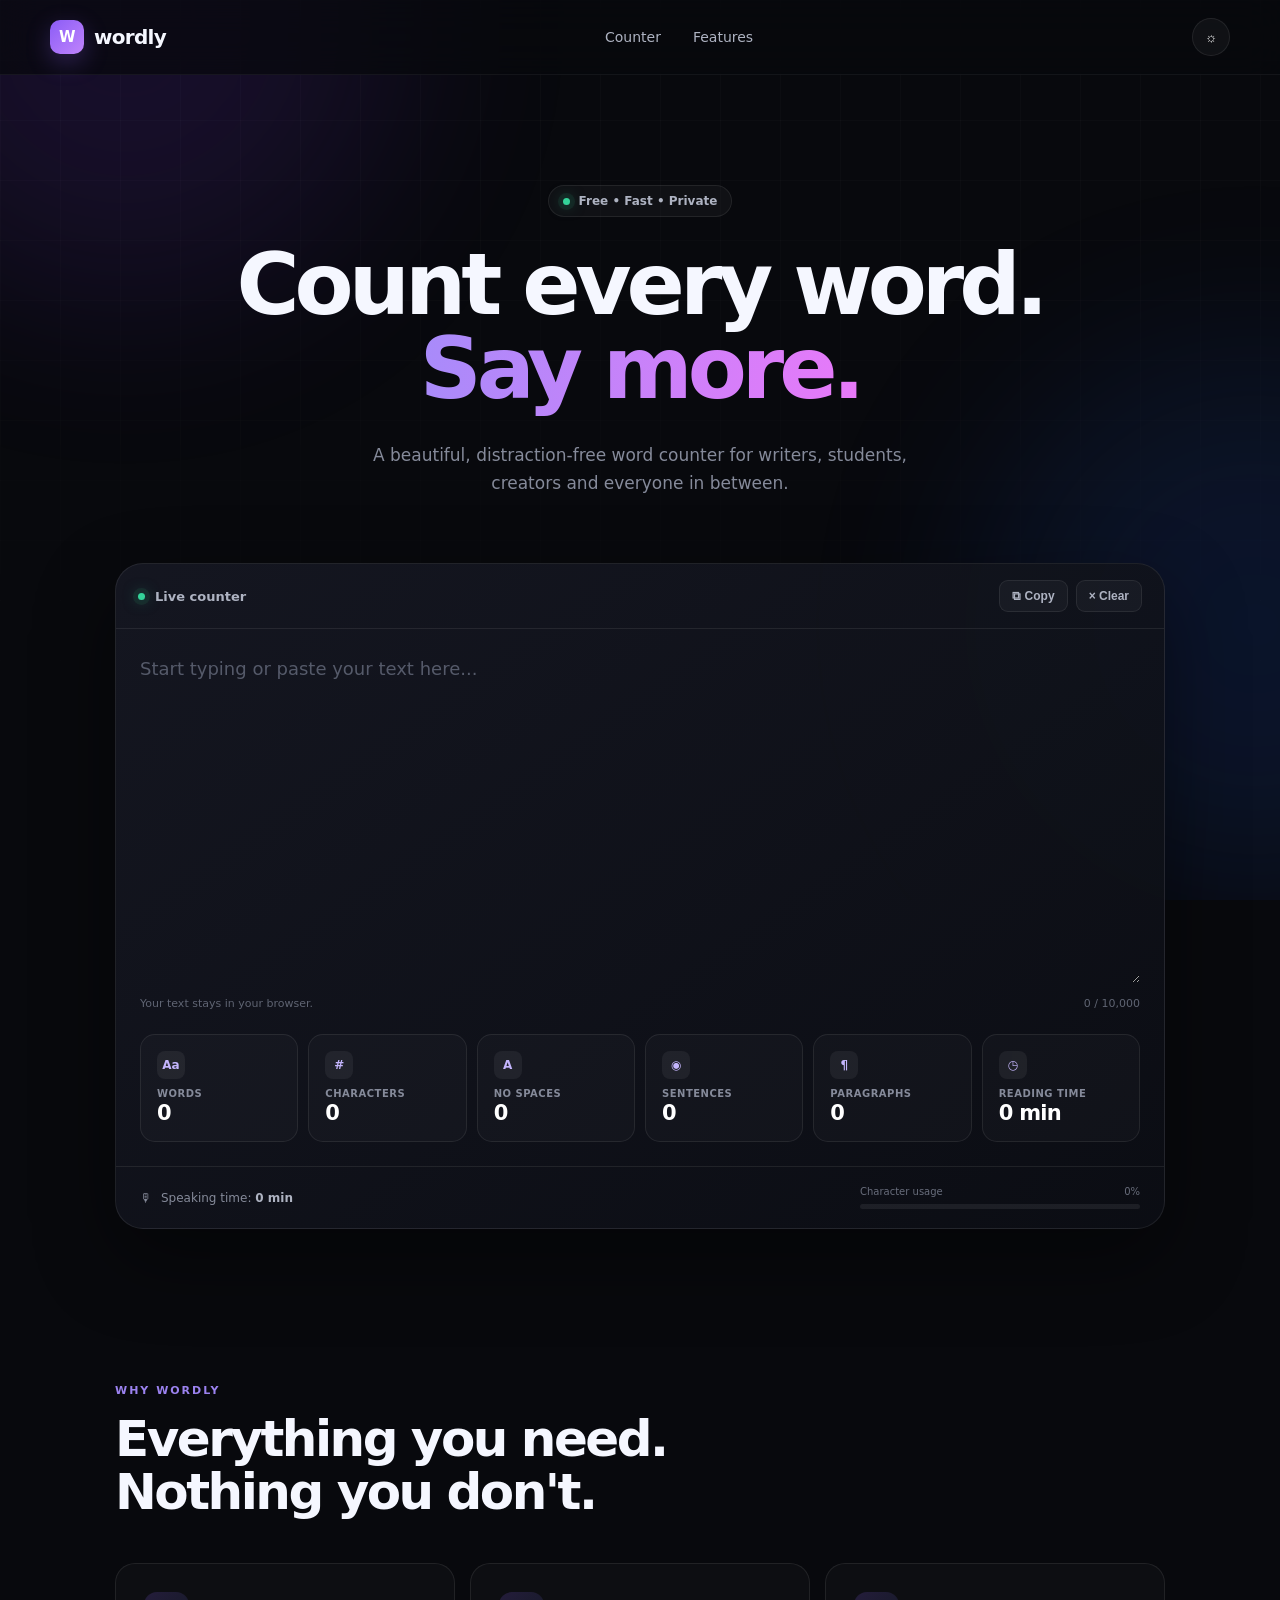
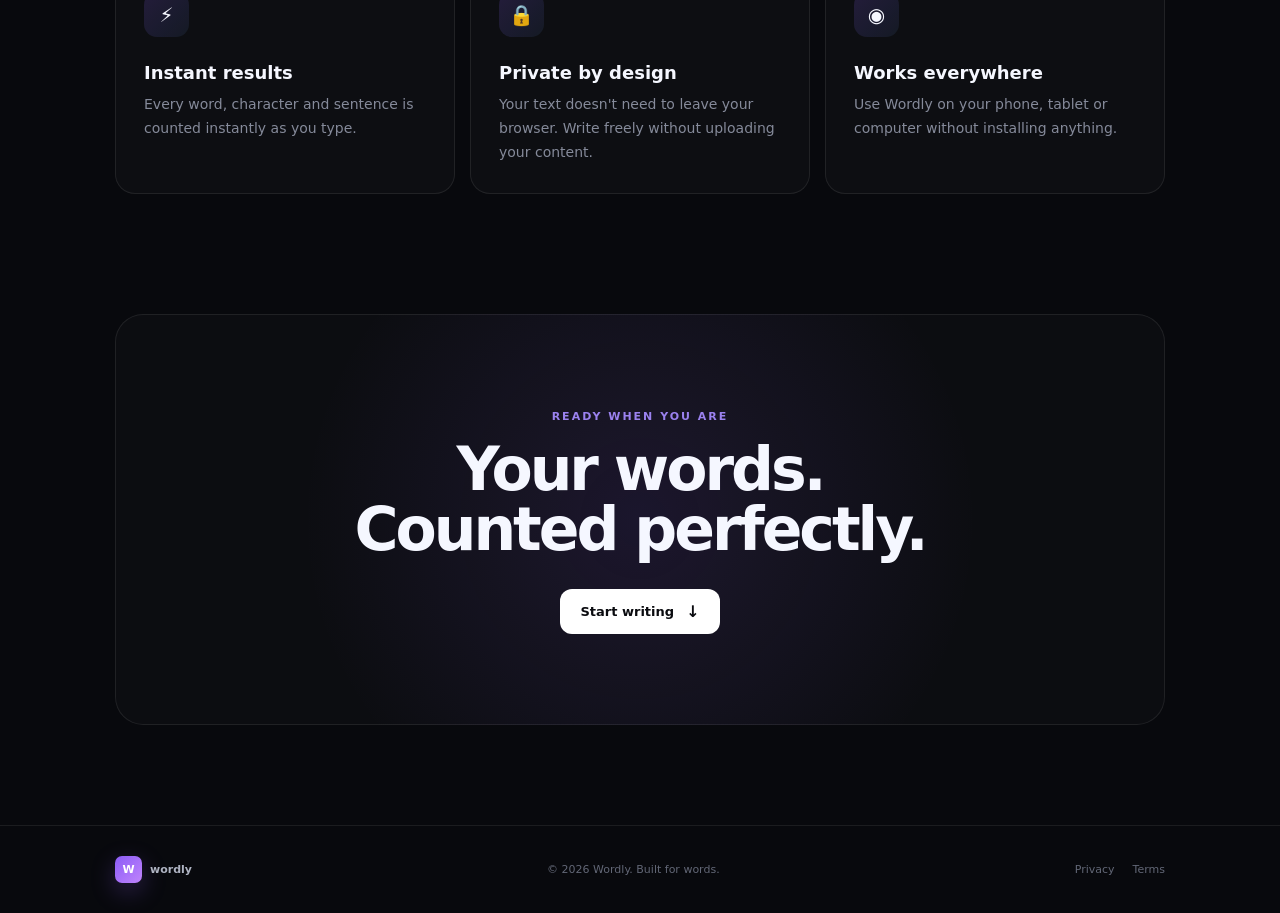
==== index.html @ 4948c99e "Add files via upload" ====
<!DOCTYPE html>
<html lang="en">
<head>
    <meta charset="UTF-8">
    <meta name="viewport" content="width=device-width, initial-scale=1.0">

    <meta
        name="description"
        content="Wordly is a fast and beautiful free word counter. Count words, characters, sentences, paragraphs and reading time instantly."
    >

    <meta name="theme-color" content="#08090d">

    <title>Wordly — Free Word Counter</title>

    <link rel="stylesheet" href="style.css">
</head>

<body>

    <!-- Animated background -->
    <div class="background">
        <div class="glow glow-one"></div>
        <div class="glow glow-two"></div>
        <div class="grid"></div>
    </div>

    <!-- Navigation -->
    <header class="navbar">
        <div class="nav-container">

            <a href="#" class="logo">
                <span class="logo-icon">W</span>
                <span>wordly</span>
            </a>

            <div class="nav-links">
                <a href="#counter">Counter</a>
                <a href="#features">Features</a>
            </div>

            <button class="theme-button" id="themeButton" aria-label="Toggle theme">
                ☼
            </button>

        </div>
    </header>


    <!-- Main -->
    <main>

        <!-- Hero -->
        <section class="hero">

            <div class="badge">
                <span class="status-dot"></span>
                Free • Fast • Private
            </div>

            <h1>
                Count every word.<br>
                <span>Say more.</span>
            </h1>

            <p class="hero-description">
                A beautiful, distraction-free word counter for writers,
                students, creators and everyone in between.
            </p>

        </section>


        <!-- Counter -->
        <section class="counter-section" id="counter">

            <div class="counter-card">

                <!-- Toolbar -->
                <div class="toolbar">

                    <div class="toolbar-left">
                        <span class="live-dot"></span>
                        <span>Live counter</span>
                    </div>

                    <div class="toolbar-actions">

                        <button id="copyButton" class="tool-button">
                            <span>⧉</span>
                            Copy
                        </button>

                        <button id="clearButton" class="tool-button danger">
                            <span>×</span>
                            Clear
                        </button>

                    </div>

                </div>


                <!-- Text area -->
                <div class="editor-wrapper">

                    <textarea
                        id="textInput"
                        placeholder="Start typing or paste your text here..."
                        spellcheck="true"
                    ></textarea>

                    <div class="editor-footer">

                        <span id="placeholderTip">
                            Your text stays in your browser.
                        </span>

                        <span id="characterLimit">
                            0 / 10,000
                        </span>

                    </div>

                </div>


                <!-- Statistics -->
                <div class="stats-grid">

                    <div class="stat-card primary-stat">
                        <div class="stat-icon">Aa</div>
                        <div>
                            <span class="stat-label">Words</span>
                            <strong id="wordCount">0</strong>
                        </div>
                    </div>


                    <div class="stat-card">
                        <div class="stat-icon">#</div>
                        <div>
                            <span class="stat-label">Characters</span>
                            <strong id="characterCount">0</strong>
                        </div>
                    </div>


                    <div class="stat-card">
                        <div class="stat-icon">A</div>
                        <div>
                            <span class="stat-label">No spaces</span>
                            <strong id="characterNoSpaceCount">0</strong>
                        </div>
                    </div>


                    <div class="stat-card">
                        <div class="stat-icon">◉</div>
                        <div>
                            <span class="stat-label">Sentences</span>
                            <strong id="sentenceCount">0</strong>
                        </div>
                    </div>


                    <div class="stat-card">
                        <div class="stat-icon">¶</div>
                        <div>
                            <span class="stat-label">Paragraphs</span>
                            <strong id="paragraphCount">0</strong>
                        </div>
                    </div>


                    <div class="stat-card">
                        <div class="stat-icon">◷</div>
                        <div>
                            <span class="stat-label">Reading time</span>
                            <strong id="readingTime">0 min</strong>
                        </div>
                    </div>

                </div>


                <!-- Bottom information -->
                <div class="counter-bottom">

                    <div class="time-info">
                        <span>🎙</span>
                        <span>
                            Speaking time:
                            <strong id="speakingTime">0 min</strong>
                        </span>
                    </div>


                    <div class="progress-container">

                        <div class="progress-label">
                            <span>Character usage</span>
                            <span id="progressText">0%</span>
                        </div>

                        <div class="progress-bar">
                            <div
                                class="progress-fill"
                                id="progressFill"
                            ></div>
                        </div>

                    </div>

                </div>

            </div>

        </section>


        <!-- Features -->
        <section class="features" id="features">

            <div class="section-heading">
                <span class="small-heading">WHY WORDLY</span>

                <h2>
                    Everything you need.<br>
                    Nothing you don't.
                </h2>
            </div>


            <div class="feature-grid">

                <article class="feature-card">
                    <div class="feature-icon">⚡</div>

                    <h3>Instant results</h3>

                    <p>
                        Every word, character and sentence is counted
                        instantly as you type.
                    </p>
                </article>


                <article class="feature-card">
                    <div class="feature-icon">🔒</div>

                    <h3>Private by design</h3>

                    <p>
                        Your text doesn't need to leave your browser.
                        Write freely without uploading your content.
                    </p>
                </article>


                <article class="feature-card">
                    <div class="feature-icon">◉</div>

                    <h3>Works everywhere</h3>

                    <p>
                        Use Wordly on your phone, tablet or computer
                        without installing anything.
                    </p>
                </article>

            </div>

        </section>


        <!-- CTA -->
        <section class="bottom-cta">

            <div class="cta-glow"></div>

            <span class="small-heading">READY WHEN YOU ARE</span>

            <h2>
                Your words.<br>
                Counted perfectly.
            </h2>

            <a href="#counter" class="cta-button">
                Start writing
                <span>↓</span>
            </a>

        </section>

    </main>


    <!-- Footer -->
    <footer>

        <div class="footer-container">

            <div class="footer-logo">
                <span class="logo-icon">W</span>
                <span>wordly</span>
            </div>

            <p>
                © <span id="year"></span> Wordly. Built for words.
            </p>

            <div class="footer-links">
                <a href="#">Privacy</a>
                <a href="#">Terms</a>
            </div>

        </div>

    </footer>


    <!-- Toast -->
    <div class="toast" id="toast">
        <span>✓</span>
        <span id="toastMessage">Copied!</span>
    </div>


    <script src="script.js"></script>

</body>
</html>
---- style.css ----
/* =========================================
   WORDLY
   Main stylesheet
========================================= */

* {
    margin: 0;
    padding: 0;
    box-sizing: border-box;
}

:root {
    --bg: #08090d;
    --bg-secondary: #0d0f15;
    --card: rgba(18, 20, 28, 0.78);
    --card-solid: #12141c;
    --border: rgba(255, 255, 255, 0.08);

    --text: #f5f7ff;
    --muted: #858a9a;
    --muted-light: #aeb3c2;

    --accent: #8b5cf6;
    --accent-two: #c084fc;

    --success: #34d399;
    --danger: #fb7185;

    --shadow:
        0 30px 80px rgba(0, 0, 0, 0.45);

    --radius: 22px;
}

html {
    scroll-behavior: smooth;
}

body {
    background: var(--bg);
    color: var(--text);
    font-family:
        Inter,
        ui-sans-serif,
        system-ui,
        -apple-system,
        BlinkMacSystemFont,
        "Segoe UI",
        sans-serif;

    min-height: 100vh;
    overflow-x: hidden;
}


/* =========================================
   BACKGROUND
========================================= */

.background {
    position: fixed;
    inset: 0;
    pointer-events: none;
    z-index: -1;
    overflow: hidden;
}

.grid {
    position: absolute;
    inset: 0;

    background-image:
        linear-gradient(
            rgba(255, 255, 255, 0.025) 1px,
            transparent 1px
        ),
        linear-gradient(
            90deg,
            rgba(255, 255, 255, 0.025) 1px,
            transparent 1px
        );

    background-size: 60px 60px;

    mask-image: linear-gradient(
        to bottom,
        black,
        transparent 85%
    );
}

.glow {
    position: absolute;
    width: 550px;
    height: 550px;
    border-radius: 50%;
    filter: blur(100px);
    opacity: 0.13;
}

.glow-one {
    background: #7c3aed;
    top: -250px;
    left: -150px;
    animation: floatGlow 10s ease-in-out infinite;
}

.glow-two {
    background: #2563eb;
    right: -250px;
    top: 350px;
    animation: floatGlow 13s ease-in-out infinite reverse;
}

@keyframes floatGlow {
    0%, 100% {
        transform: translate(0, 0);
    }

    50% {
        transform: translate(60px, 40px);
    }
}


/* =========================================
   NAVBAR
========================================= */

.navbar {
    position: sticky;
    top: 0;
    z-index: 100;

    background: rgba(8, 9, 13, 0.72);
    backdrop-filter: blur(20px);
    -webkit-backdrop-filter: blur(20px);

    border-bottom: 1px solid rgba(255, 255, 255, 0.05);
}

.nav-container {
    width: min(1180px, calc(100% - 40px));
    margin: auto;

    height: 74px;

    display: flex;
    align-items: center;
    justify-content: space-between;
}

.logo {
    display: flex;
    align-items: center;
    gap: 10px;

    color: var(--text);
    text-decoration: none;

    font-size: 20px;
    font-weight: 800;
    letter-spacing: -0.7px;
}

.logo-icon {
    width: 34px;
    height: 34px;

    display: grid;
    place-items: center;

    border-radius: 10px;

    background:
        linear-gradient(
            135deg,
            var(--accent),
            var(--accent-two)
        );

    color: white;

    font-size: 15px;
    font-weight: 900;

    box-shadow:
        0 8px 25px rgba(139, 92, 246, 0.28);
}

.nav-links {
    display: flex;
    align-items: center;
    gap: 32px;
}

.nav-links a {
    color: var(--muted-light);
    text-decoration: none;
    font-size: 14px;
    transition: 0.25s ease;
}

.nav-links a:hover {
    color: white;
}

.theme-button {
    width: 38px;
    height: 38px;

    border: 1px solid var(--border);
    border-radius: 50%;

    background: rgba(255, 255, 255, 0.04);
    color: white;

    cursor: pointer;

    transition: 0.25s ease;
}

.theme-button:hover {
    transform: rotate(20deg);
    background: rgba(255, 255, 255, 0.08);
}


/* =========================================
   HERO
========================================= */

.hero {
    width: min(900px, calc(100% - 40px));
    margin: auto;

    text-align: center;

    padding: 110px 0 65px;
}

.badge {
    display: inline-flex;
    align-items: center;
    gap: 9px;

    padding: 8px 14px;

    border: 1px solid rgba(255, 255, 255, 0.08);
    border-radius: 999px;

    background: rgba(255, 255, 255, 0.035);

    color: var(--muted-light);

    font-size: 12px;
    font-weight: 600;

    margin-bottom: 25px;

    animation: fadeUp 0.7s ease both;
}

.status-dot,
.live-dot {
    width: 7px;
    height: 7px;

    border-radius: 50%;

    background: var(--success);

    box-shadow:
        0 0 0 5px rgba(52, 211, 153, 0.08),
        0 0 15px rgba(52, 211, 153, 0.6);
}

.hero h1 {
    font-size: clamp(48px, 8vw, 86px);
    line-height: 0.98;
    letter-spacing: -5px;

    font-weight: 850;

    animation: fadeUp 0.8s ease 0.08s both;
}

.hero h1 span {
    background:
        linear-gradient(
            100deg,
            #a78bfa,
            #e879f9,
            #60a5fa
        );

    -webkit-background-clip: text;
    background-clip: text;
    color: transparent;

    background-size: 200% auto;

    animation:
        gradientMove 5s linear infinite;
}

@keyframes gradientMove {
    to {
        background-position: 200% center;
    }
}

.hero-description {
    max-width: 600px;
    margin: 30px auto 0;

    color: var(--muted);
    font-size: 17px;
    line-height: 1.7;

    animation: fadeUp 0.8s ease 0.16s both;
}


/* =========================================
   COUNTER
========================================= */

.counter-section {
    width: min(1050px, calc(100% - 30px));
    margin: auto;
}

.counter-card {
    border: 1px solid var(--border);
    border-radius: 28px;

    background:
        linear-gradient(
            145deg,
            rgba(22, 24, 34, 0.92),
            rgba(12, 14, 20, 0.92)
        );

    box-shadow: var(--shadow);

    overflow: hidden;

    animation: fadeUp 0.9s ease 0.25s both;
}

.toolbar {
    min-height: 65px;

    display: flex;
    align-items: center;
    justify-content: space-between;

    padding: 0 22px;

    border-bottom: 1px solid var(--border);
}

.toolbar-left {
    display: flex;
    align-items: center;
    gap: 10px;

    color: var(--muted-light);

    font-size: 13px;
    font-weight: 600;
}

.toolbar-actions {
    display: flex;
    gap: 8px;
}

.tool-button {
    border: 1px solid var(--border);
    border-radius: 9px;

    background: rgba(255, 255, 255, 0.035);

    color: var(--muted-light);

    padding: 8px 12px;

    cursor: pointer;

    font-size: 12px;
    font-weight: 600;

    transition: 0.2s ease;
}

.tool-button:hover {
    color: white;
    background: rgba(255, 255, 255, 0.08);
    transform: translateY(-1px);
}

.tool-button.danger:hover {
    color: #fda4af;
    border-color: rgba(251, 113, 133, 0.25);
}


/* =========================================
   EDITOR
========================================= */

.editor-wrapper {
    padding: 24px;
}

textarea {
    display: block;

    width: 100%;
    min-height: 330px;

    resize: vertical;

    border: 0;
    outline: 0;

    background: transparent;

    color: var(--text);

    font-family: inherit;
    font-size: 18px;
    line-height: 1.75;

    caret-color: var(--accent-two);
}

textarea::placeholder {
    color: #555a6a;
}

.editor-footer {
    display: flex;
    align-items: center;
    justify-content: space-between;

    padding-top: 14px;

    color: #5f6473;

    font-size: 11px;
}


/* =========================================
   STATISTICS
========================================= */

.stats-grid {
    display: grid;

    grid-template-columns:
        repeat(6, 1fr);

    gap: 10px;

    padding: 0 24px 24px;
}

.stat-card {
    min-height: 105px;

    display: flex;
    flex-direction: column;
    justify-content: space-between;

    padding: 16px;

    border: 1px solid var(--border);
    border-radius: 15px;

    background: rgba(255, 255, 255, 0.025);

    transition: 0.25s ease;
}

.stat-card:hover {
    transform: translateY(-3px);

    border-color:
        rgba(139, 92, 246, 0.3);

    background:
        rgba(139, 92, 246, 0.06);
}

.stat-icon {
    width: 28px;
    height: 28px;

    display: grid;
    place-items: center;

    border-radius: 8px;

    background: rgba(255, 255, 255, 0.06);

    color: #c4b5fd;

    font-size: 12px;
    font-weight: 800;
}

.stat-label {
    display: block;

    margin-top: 9px;

    color: var(--muted);

    font-size: 10px;
    font-weight: 600;

    text-transform: uppercase;
    letter-spacing: 0.5px;
}

.stat-card strong {
    display: block;

    margin-top: 2px;

    color: white;

    font-size: 21px;
    letter-spacing: -0.7px;
}


/* =========================================
   BOTTOM INFO
========================================= */

.counter-bottom {
    display: flex;
    align-items: center;
    justify-content: space-between;

    gap: 40px;

    padding: 19px 24px;

    border-top: 1px solid var(--border);
}

.time-info {
    display: flex;
    align-items: center;
    gap: 9px;

    color: var(--muted);

    font-size: 12px;
}

.time-info strong {
    color: var(--muted-light);
}

.progress-container {
    width: 280px;
}

.progress-label {
    display: flex;
    justify-content: space-between;

    margin-bottom: 7px;

    color: #686d7c;

    font-size: 10px;
}

.progress-bar {
    width: 100%;
    height: 5px;

    border-radius: 99px;

    background: rgba(255, 255, 255, 0.07);

    overflow: hidden;
}

.progress-fill {
    width: 0%;
    height: 100%;

    border-radius: inherit;

    background:
        linear-gradient(
            90deg,
            var(--accent),
            #e879f9
        );

    transition: width 0.3s ease;
}


/* =========================================
   FEATURES
========================================= */

.features {
    width: min(1050px, calc(100% - 30px));
    margin: auto;

    padding: 150px 0 120px;
}

.section-heading {
    margin-bottom: 45px;
}

.small-heading {
    color: #9b82ef;

    font-size: 11px;
    font-weight: 800;

    letter-spacing: 2px;
}

.section-heading h2 {
    margin-top: 15px;

    font-size: clamp(32px, 5vw, 50px);
    line-height: 1.05;

    letter-spacing: -2.5px;
}

.feature-grid {
    display: grid;

    grid-template-columns:
        repeat(3, 1fr);

    gap: 15px;
}

.feature-card {
    padding: 28px;

    border: 1px solid var(--border);
    border-radius: 20px;

    background: rgba(255, 255, 255, 0.025);

    transition:
        transform 0.3s ease,
        background 0.3s ease,
        border-color 0.3s ease;
}

.feature-card:hover {
    transform: translateY(-6px);

    background: rgba(255, 255, 255, 0.045);

    border-color:
        rgba(139, 92, 246, 0.25);
}

.feature-icon {
    width: 45px;
    height: 45px;

    display: grid;
    place-items: center;

    margin-bottom: 25px;

    border-radius: 13px;

    background:
        linear-gradient(
            135deg,
            rgba(139, 92, 246, 0.18),
            rgba(96, 165, 250, 0.08)
        );

    font-size: 20px;
}

.feature-card h3 {
    font-size: 18px;
    margin-bottom: 10px;
}

.feature-card p {
    color: var(--muted);

    font-size: 14px;
    line-height: 1.7;
}


/* =========================================
   CTA
========================================= */

.bottom-cta {
    position: relative;

    width: min(1050px, calc(100% - 30px));
    margin: 0 auto 100px;

    padding: 90px 30px;

    text-align: center;

    border: 1px solid var(--border);
    border-radius: 28px;

    overflow: hidden;

    background:
        radial-gradient(
            circle at center,
            rgba(139, 92, 246, 0.12),
            transparent 60%
        ),
        rgba(255, 255, 255, 0.02);
}

.bottom-cta h2 {
    position: relative;

    margin: 15px 0 30px;

    font-size: clamp(38px, 6vw, 60px);
    line-height: 1;

    letter-spacing: -3px;
}

.cta-button {
    position: relative;

    display: inline-flex;
    align-items: center;
    gap: 12px;

    padding: 13px 20px;

    border-radius: 12px;

    background: white;
    color: #0a0b0f;

    text-decoration: none;

    font-size: 13px;
    font-weight: 800;

    transition: 0.25s ease;
}

.cta-button:hover {
    transform: translateY(-3px);

    box-shadow:
        0 15px 40px rgba(255, 255, 255, 0.12);
}

.cta-button span {
    font-size: 16px;
}


/* =========================================
   FOOTER
========================================= */

footer {
    border-top: 1px solid var(--border);

    padding: 30px 0;
}

.footer-container {
    width: min(1050px, calc(100% - 40px));
    margin: auto;

    display: flex;
    align-items: center;
    justify-content: space-between;

    color: #626776;

    font-size: 11px;
}

.footer-logo {
    display: flex;
    align-items: center;
    gap: 8px;

    color: var(--muted-light);

    font-weight: 800;
}

.footer-logo .logo-icon {
    width: 27px;
    height: 27px;

    border-radius: 7px;

    font-size: 11px;
}

.footer-links {
    display: flex;
    gap: 18px;
}

.footer-links a {
    color: #626776;
    text-decoration: none;
}

.footer-links a:hover {
    color: white;
}


/* =========================================
   TOAST
========================================= */

.toast {
    position: fixed;

    left: 50%;
    bottom: 25px;

    transform:
        translate(-50%, 100px);

    display: flex;
    align-items: center;
    gap: 9px;

    padding: 11px 16px;

    border: 1px solid var(--border);
    border-radius: 12px;

    background: #161923;

    box-shadow: var(--shadow);

    color: white;

    font-size: 12px;
    font-weight: 600;

    opacity: 0;

    transition:
        transform 0.35s ease,
        opacity 0.35s ease;

    z-index: 500;
}

.toast.show {
    transform:
        translate(-50%, 0);

    opacity: 1;
}

.toast span:first-child {
    color: var(--success);
}


/* =========================================
   ANIMATIONS
========================================= */

@keyframes fadeUp {

    from {
        opacity: 0;
        transform: translateY(20px);
    }

    to {
        opacity: 1;
        transform: translateY(0);
    }

}


/* =========================================
   RESPONSIVE
========================================= */

@media (max-width: 900px) {

    .stats-grid {
        grid-template-columns:
            repeat(3, 1fr);
    }

    .feature-grid {
        grid-template-columns: 1fr;
    }

}


@media (max-width: 650px) {

    .nav-container {
        width: calc(100% - 28px);
    }

    .nav-links {
        display: none;
    }

    .hero {
        padding-top: 75px;
    }

    .hero h1 {
        letter-spacing: -3px;
    }

    .hero-description {
        font-size: 15px;
    }

    .toolbar {
        padding: 0 15px;
    }

    .editor-wrapper {
        padding: 18px;
    }

    textarea {
        min-height: 270px;
        font-size: 16px;
    }

    .stats-grid {
        grid-template-columns:
            repeat(2, 1fr);

        padding: 0 18px 18px;
    }

    .counter-bottom {
        align-items: flex-start;
        flex-direction: column;

        padding: 18px;
    }

    .progress-container {
        width: 100%;
    }

    .features {
        padding-top: 100px;
    }

    .footer-container {
        flex-direction: column;
        gap: 18px;
    }

}


@media (max-width: 400px) {

    .toolbar-actions .tool-button {
        padding: 7px 9px;
    }

    .toolbar-actions .tool-button span {
        display: none;
    }

    .stat-card {
        min-height: 95px;
    }

}
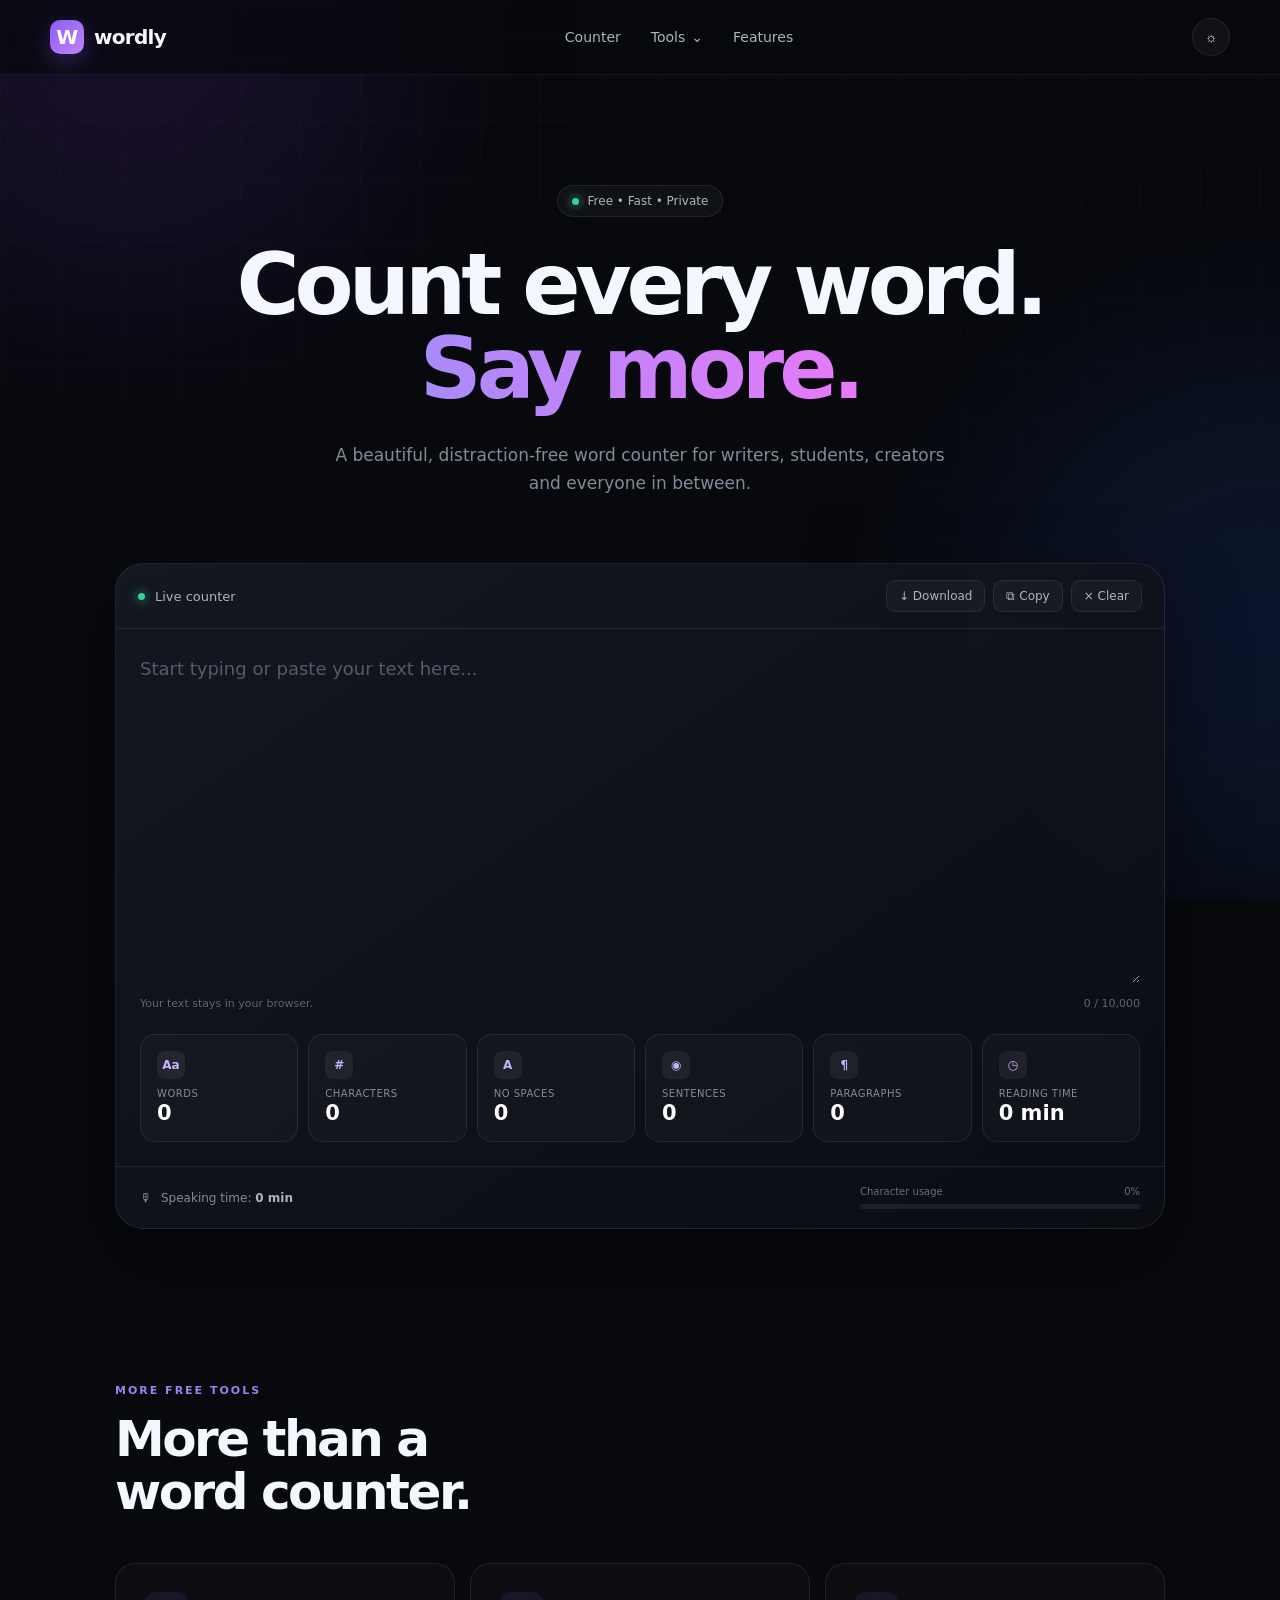
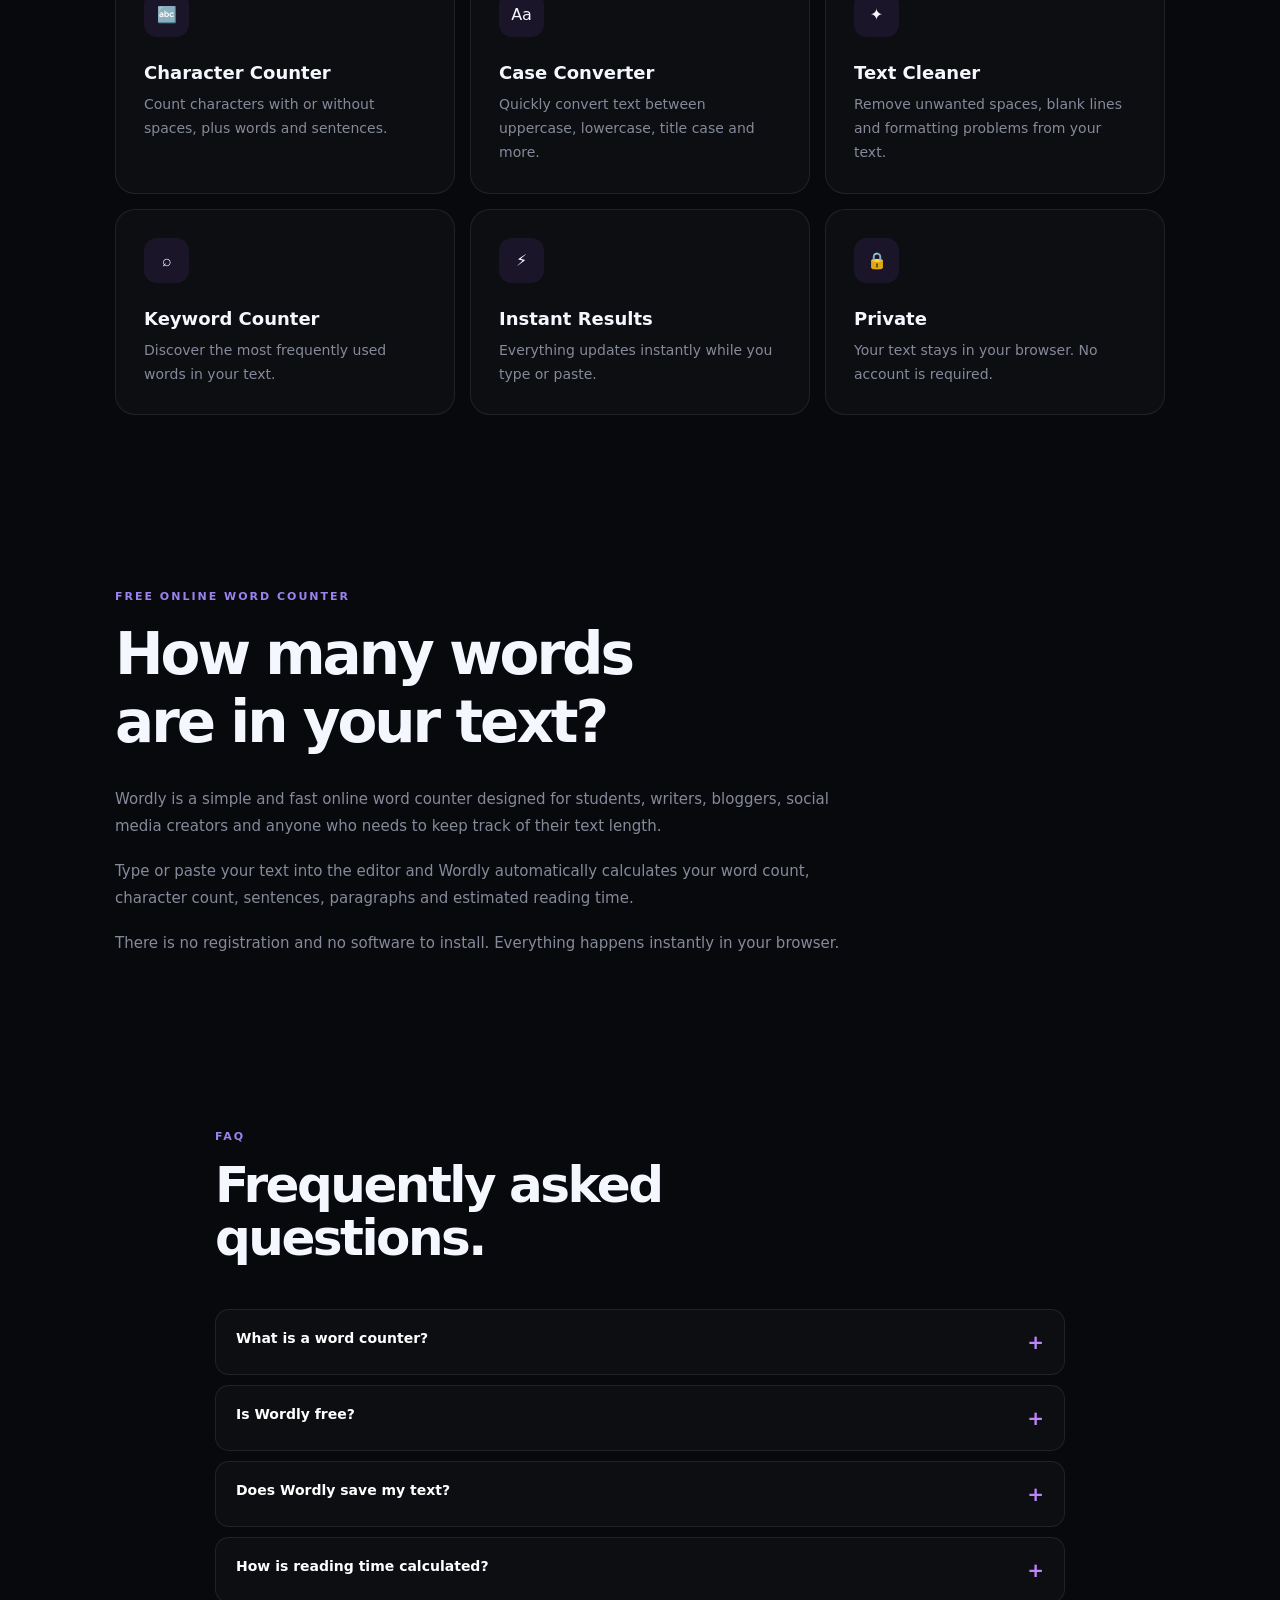
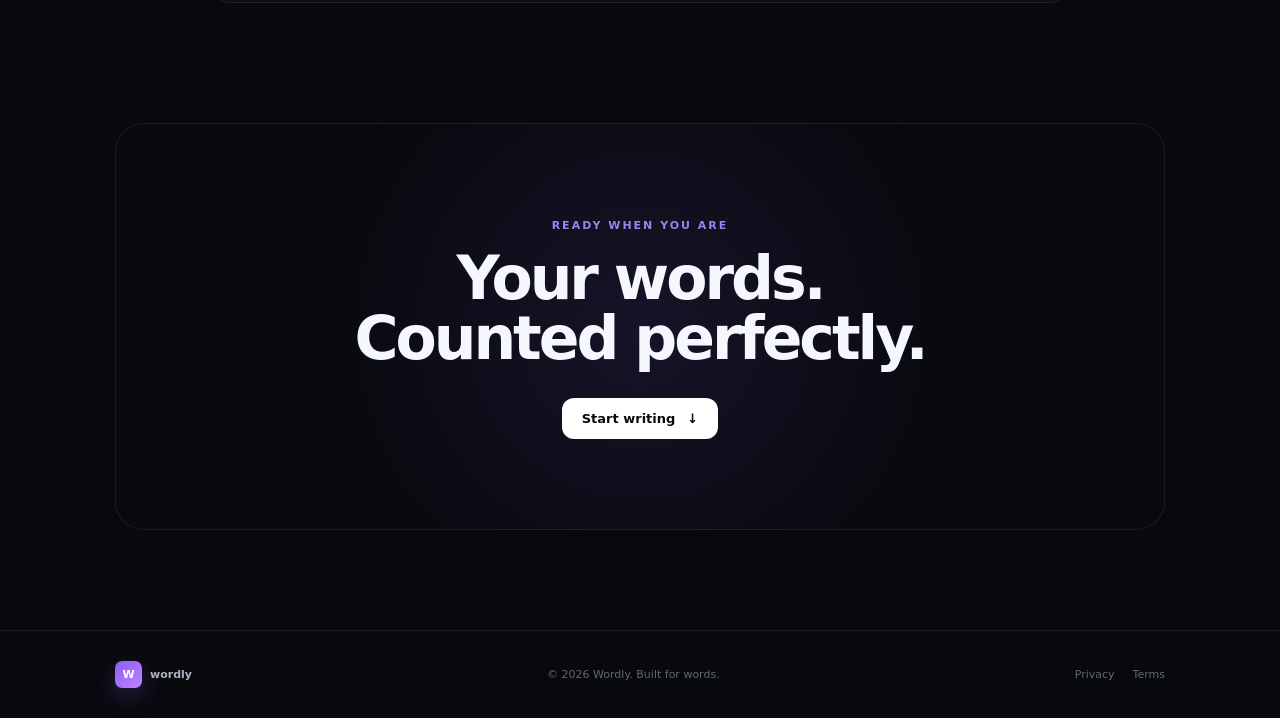
==== commit 023d6464: "Update Wordly website" ====
--- a/index.html
+++ b/index.html
@@ -2,332 +2,687 @@
 <html lang="en">
 <head>
     <meta charset="UTF-8">
-    <meta name="viewport" content="width=device-width, initial-scale=1.0">
+
+    <meta
+        name="viewport"
+        content="width=device-width, initial-scale=1.0"
+    >
+
+    <meta name="google-site-verification" content="esN3q-CJiBxwfUMxnGe8Wap32bv9t5BSEKlq-jad2Q8" />
 
     <meta
         name="description"
-        content="Wordly is a fast and beautiful free word counter. Count words, characters, sentences, paragraphs and reading time instantly."
+        content="Wordly is a free online word counter. Count words, characters, sentences, paragraphs and reading time instantly."
     >
 
+    <meta
+        name="keywords"
+        content="word counter, free word counter, online word counter, character counter, writing tool"
+    >
+
     <meta name="theme-color" content="#08090d">
 
-    <title>Wordly — Free Word Counter</title>
+    <title>Word Counter Online — Wordly</title>
 
     <link rel="stylesheet" href="style.css">
 </head>
 
 <body>
 
-    <!-- Animated background -->
-    <div class="background">
-        <div class="glow glow-one"></div>
-        <div class="glow glow-two"></div>
-        <div class="grid"></div>
-    </div>
-
-    <!-- Navigation -->
-    <header class="navbar">
-        <div class="nav-container">
-
-            <a href="#" class="logo">
-                <span class="logo-icon">W</span>
-                <span>wordly</span>
+<div class="background">
+    <div class="glow glow-one"></div>
+    <div class="glow glow-two"></div>
+    <div class="grid"></div>
+</div>
+
+
+<header class="navbar">
+
+    <div class="nav-container">
+
+        <a href="index.html" class="logo">
+            <span class="logo-icon">W</span>
+            <span>wordly</span>
+        </a>
+
+        <div class="nav-links">
+
+            <a href="#counter">
+                Counter
             </a>
 
-            <div class="nav-links">
-                <a href="#counter">Counter</a>
-                <a href="#features">Features</a>
-            </div>
-
-            <button class="theme-button" id="themeButton" aria-label="Toggle theme">
-                ☼
-            </button>
-
-        </div>
-    </header>
-
-
-    <!-- Main -->
-    <main>
-
-        <!-- Hero -->
-        <section class="hero">
-
-            <div class="badge">
-                <span class="status-dot"></span>
-                Free • Fast • Private
-            </div>
-
-            <h1>
-                Count every word.<br>
-                <span>Say more.</span>
-            </h1>
-
-            <p class="hero-description">
-                A beautiful, distraction-free word counter for writers,
-                students, creators and everyone in between.
-            </p>
-
-        </section>
-
-
-        <!-- Counter -->
-        <section class="counter-section" id="counter">
-
-            <div class="counter-card">
-
-                <!-- Toolbar -->
-                <div class="toolbar">
-
-                    <div class="toolbar-left">
-                        <span class="live-dot"></span>
-                        <span>Live counter</span>
-                    </div>
-
-                    <div class="toolbar-actions">
-
-                        <button id="copyButton" class="tool-button">
-                            <span>⧉</span>
-                            Copy
-                        </button>
-
-                        <button id="clearButton" class="tool-button danger">
-                            <span>×</span>
-                            Clear
-                        </button>
-
-                    </div>
-
-                </div>
-
-
-                <!-- Text area -->
-                <div class="editor-wrapper">
-
-                    <textarea
-                        id="textInput"
-                        placeholder="Start typing or paste your text here..."
-                        spellcheck="true"
-                    ></textarea>
-
-                    <div class="editor-footer">
-
-                        <span id="placeholderTip">
-                            Your text stays in your browser.
-                        </span>
-
-                        <span id="characterLimit">
-                            0 / 10,000
-                        </span>
-
-                    </div>
-
-                </div>
-
-
-                <!-- Statistics -->
-                <div class="stats-grid">
-
-                    <div class="stat-card primary-stat">
-                        <div class="stat-icon">Aa</div>
-                        <div>
-                            <span class="stat-label">Words</span>
-                            <strong id="wordCount">0</strong>
-                        </div>
-                    </div>
-
-
-                    <div class="stat-card">
-                        <div class="stat-icon">#</div>
-                        <div>
-                            <span class="stat-label">Characters</span>
-                            <strong id="characterCount">0</strong>
-                        </div>
-                    </div>
-
-
-                    <div class="stat-card">
-                        <div class="stat-icon">A</div>
-                        <div>
-                            <span class="stat-label">No spaces</span>
-                            <strong id="characterNoSpaceCount">0</strong>
-                        </div>
-                    </div>
-
-
-                    <div class="stat-card">
-                        <div class="stat-icon">◉</div>
-                        <div>
-                            <span class="stat-label">Sentences</span>
-                            <strong id="sentenceCount">0</strong>
-                        </div>
-                    </div>
-
-
-                    <div class="stat-card">
-                        <div class="stat-icon">¶</div>
-                        <div>
-                            <span class="stat-label">Paragraphs</span>
-                            <strong id="paragraphCount">0</strong>
-                        </div>
-                    </div>
-
-
-                    <div class="stat-card">
-                        <div class="stat-icon">◷</div>
-                        <div>
-                            <span class="stat-label">Reading time</span>
-                            <strong id="readingTime">0 min</strong>
-                        </div>
-                    </div>
-
-                </div>
-
-
-                <!-- Bottom information -->
-                <div class="counter-bottom">
-
-                    <div class="time-info">
-                        <span>🎙</span>
-                        <span>
-                            Speaking time:
-                            <strong id="speakingTime">0 min</strong>
-                        </span>
-                    </div>
-
-
-                    <div class="progress-container">
-
-                        <div class="progress-label">
-                            <span>Character usage</span>
-                            <span id="progressText">0%</span>
-                        </div>
-
-                        <div class="progress-bar">
-                            <div
-                                class="progress-fill"
-                                id="progressFill"
-                            ></div>
-                        </div>
-
-                    </div>
-
-                </div>
-
-            </div>
-
-        </section>
-
-
-        <!-- Features -->
-        <section class="features" id="features">
-
-            <div class="section-heading">
-                <span class="small-heading">WHY WORDLY</span>
-
-                <h2>
-                    Everything you need.<br>
-                    Nothing you don't.
-                </h2>
-            </div>
-
-
-            <div class="feature-grid">
-
-                <article class="feature-card">
-                    <div class="feature-icon">⚡</div>
-
-                    <h3>Instant results</h3>
-
-                    <p>
-                        Every word, character and sentence is counted
-                        instantly as you type.
-                    </p>
-                </article>
-
-
-                <article class="feature-card">
-                    <div class="feature-icon">🔒</div>
-
-                    <h3>Private by design</h3>
-
-                    <p>
-                        Your text doesn't need to leave your browser.
-                        Write freely without uploading your content.
-                    </p>
-                </article>
-
-
-                <article class="feature-card">
-                    <div class="feature-icon">◉</div>
-
-                    <h3>Works everywhere</h3>
-
-                    <p>
-                        Use Wordly on your phone, tablet or computer
-                        without installing anything.
-                    </p>
-                </article>
-
-            </div>
-
-        </section>
-
-
-        <!-- CTA -->
-        <section class="bottom-cta">
-
-            <div class="cta-glow"></div>
-
-            <span class="small-heading">READY WHEN YOU ARE</span>
-
-            <h2>
-                Your words.<br>
-                Counted perfectly.
-            </h2>
-
-            <a href="#counter" class="cta-button">
-                Start writing
-                <span>↓</span>
+            <div class="tools-menu">
+
+                <button class="tools-button">
+                    Tools
+                    <span>⌄</span>
+                </button>
+
+                <div class="tools-dropdown">
+
+                    <a href="index.html">
+                        <span>🔢</span>
+                        Word Counter
+                    </a>
+
+                    <a href="character-counter.html">
+                        <span>🔤</span>
+                        Character Counter
+                    </a>
+
+                    <a href="case-converter.html">
+                        <span>↕</span>
+                        Case Converter
+                    </a>
+
+                    <a href="text-cleaner.html">
+                        <span>✦</span>
+                        Text Cleaner
+                    </a>
+
+                    <a href="keyword-counter.html">
+                        <span>⌕</span>
+                        Keyword Counter
+                    </a>
+
+                </div>
+
+            </div>
+
+            <a href="#features">
+                Features
             </a>
 
-        </section>
-
-    </main>
-
-
-    <!-- Footer -->
-    <footer>
-
-        <div class="footer-container">
-
-            <div class="footer-logo">
-                <span class="logo-icon">W</span>
-                <span>wordly</span>
-            </div>
-
-            <p>
-                © <span id="year"></span> Wordly. Built for words.
-            </p>
-
-            <div class="footer-links">
-                <a href="#">Privacy</a>
-                <a href="#">Terms</a>
-            </div>
-
-        </div>
-
-    </footer>
-
-
-    <!-- Toast -->
-    <div class="toast" id="toast">
-        <span>✓</span>
-        <span id="toastMessage">Copied!</span>
-    </div>
-
-
-    <script src="script.js"></script>
+        </div>
+
+        <button
+            class="theme-button"
+            id="themeButton"
+        >
+            ☼
+        </button>
+
+    </div>
+
+</header>
+
+
+<main>
+
+
+<section class="hero">
+
+    <div class="badge">
+        <span class="status-dot"></span>
+        Free • Fast • Private
+    </div>
+
+    <h1>
+        Count every word.<br>
+        <span>Say more.</span>
+    </h1>
+
+    <p class="hero-description">
+        A beautiful, distraction-free word counter for
+        writers, students, creators and everyone in between.
+    </p>
+
+</section>
+
+
+<section
+    class="counter-section"
+    id="counter"
+>
+
+    <div class="counter-card">
+
+        <div class="toolbar">
+
+            <div class="toolbar-left">
+
+                <span class="live-dot"></span>
+
+                <span>
+                    Live counter
+                </span>
+
+            </div>
+
+            <div class="toolbar-actions">
+
+                <button
+                    id="downloadButton"
+                    class="tool-button"
+                >
+                    <span>↓</span>
+                    Download
+                </button>
+
+                <button
+                    id="copyButton"
+                    class="tool-button"
+                >
+                    <span>⧉</span>
+                    Copy
+                </button>
+
+                <button
+                    id="clearButton"
+                    class="tool-button danger"
+                >
+                    <span>×</span>
+                    Clear
+                </button>
+
+            </div>
+
+        </div>
+
+
+        <div class="editor-wrapper">
+
+            <textarea
+                id="textInput"
+                placeholder="Start typing or paste your text here..."
+                spellcheck="true"
+            ></textarea>
+
+            <div class="editor-footer">
+
+                <span>
+                    Your text stays in your browser.
+                </span>
+
+                <span id="characterLimit">
+                    0 / 10,000
+                </span>
+
+            </div>
+
+        </div>
+
+
+        <div class="stats-grid">
+
+            <div class="stat-card">
+                <div class="stat-icon">Aa</div>
+
+                <div>
+                    <span class="stat-label">
+                        Words
+                    </span>
+
+                    <strong id="wordCount">
+                        0
+                    </strong>
+                </div>
+            </div>
+
+
+            <div class="stat-card">
+                <div class="stat-icon">#</div>
+
+                <div>
+                    <span class="stat-label">
+                        Characters
+                    </span>
+
+                    <strong id="characterCount">
+                        0
+                    </strong>
+                </div>
+            </div>
+
+
+            <div class="stat-card">
+                <div class="stat-icon">A</div>
+
+                <div>
+                    <span class="stat-label">
+                        No spaces
+                    </span>
+
+                    <strong id="characterNoSpaceCount">
+                        0
+                    </strong>
+                </div>
+            </div>
+
+
+            <div class="stat-card">
+                <div class="stat-icon">◉</div>
+
+                <div>
+                    <span class="stat-label">
+                        Sentences
+                    </span>
+
+                    <strong id="sentenceCount">
+                        0
+                    </strong>
+                </div>
+            </div>
+
+
+            <div class="stat-card">
+                <div class="stat-icon">¶</div>
+
+                <div>
+                    <span class="stat-label">
+                        Paragraphs
+                    </span>
+
+                    <strong id="paragraphCount">
+                        0
+                    </strong>
+                </div>
+            </div>
+
+
+            <div class="stat-card">
+                <div class="stat-icon">◷</div>
+
+                <div>
+                    <span class="stat-label">
+                        Reading time
+                    </span>
+
+                    <strong id="readingTime">
+                        0 min
+                    </strong>
+                </div>
+            </div>
+
+        </div>
+
+
+        <div class="counter-bottom">
+
+            <div class="time-info">
+                🎙
+                <span>
+                    Speaking time:
+                    <strong id="speakingTime">
+                        0 min
+                    </strong>
+                </span>
+            </div>
+
+
+            <div class="progress-container">
+
+                <div class="progress-label">
+
+                    <span>
+                        Character usage
+                    </span>
+
+                    <span id="progressText">
+                        0%
+                    </span>
+
+                </div>
+
+                <div class="progress-bar">
+
+                    <div
+                        class="progress-fill"
+                        id="progressFill"
+                    ></div>
+
+                </div>
+
+            </div>
+
+        </div>
+
+    </div>
+
+</section>
+
+
+<section class="features" id="features">
+
+    <div class="section-heading">
+
+        <span class="small-heading">
+            MORE FREE TOOLS
+        </span>
+
+        <h2>
+            More than a<br>
+            word counter.
+        </h2>
+
+    </div>
+
+
+    <div class="feature-grid">
+
+        <a
+            href="character-counter.html"
+            class="feature-card feature-link"
+        >
+
+            <div class="feature-icon">
+                🔤
+            </div>
+
+            <h3>
+                Character Counter
+            </h3>
+
+            <p>
+                Count characters with or without spaces,
+                plus words and sentences.
+            </p>
+
+        </a>
+
+
+        <a
+            href="case-converter.html"
+            class="feature-card feature-link"
+        >
+
+            <div class="feature-icon">
+                Aa
+            </div>
+
+            <h3>
+                Case Converter
+            </h3>
+
+            <p>
+                Quickly convert text between uppercase,
+                lowercase, title case and more.
+            </p>
+
+        </a>
+
+
+        <a
+            href="text-cleaner.html"
+            class="feature-card feature-link"
+        >
+
+            <div class="feature-icon">
+                ✦
+            </div>
+
+            <h3>
+                Text Cleaner
+            </h3>
+
+            <p>
+                Remove unwanted spaces, blank lines and
+                formatting problems from your text.
+            </p>
+
+        </a>
+
+
+        <a
+            href="keyword-counter.html"
+            class="feature-card feature-link"
+        >
+
+            <div class="feature-icon">
+                ⌕
+            </div>
+
+            <h3>
+                Keyword Counter
+            </h3>
+
+            <p>
+                Discover the most frequently used words
+                in your text.
+            </p>
+
+        </a>
+
+
+        <div class="feature-card">
+
+            <div class="feature-icon">
+                ⚡
+            </div>
+
+            <h3>
+                Instant Results
+            </h3>
+
+            <p>
+                Everything updates instantly while
+                you type or paste.
+            </p>
+
+        </div>
+
+
+        <div class="feature-card">
+
+            <div class="feature-icon">
+                🔒
+            </div>
+
+            <h3>
+                Private
+            </h3>
+
+            <p>
+                Your text stays in your browser.
+                No account is required.
+            </p>
+
+        </div>
+
+    </div>
+
+</section>
+
+
+<section class="info-section">
+
+    <div class="info-content">
+
+        <span class="small-heading">
+            FREE ONLINE WORD COUNTER
+        </span>
+
+        <h2>
+            How many words<br>
+            are in your text?
+        </h2>
+
+        <p>
+            Wordly is a simple and fast online word counter
+            designed for students, writers, bloggers,
+            social media creators and anyone who needs
+            to keep track of their text length.
+        </p>
+
+        <p>
+            Type or paste your text into the editor and
+            Wordly automatically calculates your word count,
+            character count, sentences, paragraphs and
+            estimated reading time.
+        </p>
+
+        <p>
+            There is no registration and no software to
+            install. Everything happens instantly in your
+            browser.
+        </p>
+
+    </div>
+
+</section>
+
+
+<section class="faq-section">
+
+    <div class="section-heading">
+
+        <span class="small-heading">
+            FAQ
+        </span>
+
+        <h2>
+            Frequently asked<br>
+            questions.
+        </h2>
+
+    </div>
+
+
+    <div class="faq-list">
+
+        <details>
+            <summary>
+                What is a word counter?
+                <span>+</span>
+            </summary>
+
+            <p>
+                A word counter counts the number of words
+                in a piece of text. Wordly also provides
+                character, sentence, paragraph and reading
+                time statistics.
+            </p>
+
+        </details>
+
+
+        <details>
+            <summary>
+                Is Wordly free?
+                <span>+</span>
+            </summary>
+
+            <p>
+                Yes. Wordly is designed to provide free
+                online writing tools without requiring
+                an account.
+            </p>
+
+        </details>
+
+
+        <details>
+            <summary>
+                Does Wordly save my text?
+                <span>+</span>
+            </summary>
+
+            <p>
+                The counter processes your text directly
+                in your browser. Your text does not need
+                to be uploaded to a server for counting.
+            </p>
+
+        </details>
+
+
+        <details>
+            <summary>
+                How is reading time calculated?
+                <span>+</span>
+            </summary>
+
+            <p>
+                Reading time is estimated using an average
+                reading speed of approximately 200 words
+                per minute.
+            </p>
+
+        </details>
+
+    </div>
+
+</section>
+
+
+<section class="bottom-cta">
+
+    <span class="small-heading">
+        READY WHEN YOU ARE
+    </span>
+
+    <h2>
+        Your words.<br>
+        Counted perfectly.
+    </h2>
+
+    <a
+        href="#counter"
+        class="cta-button"
+    >
+        Start writing
+        <span>↓</span>
+    </a>
+
+</section>
+
+
+</main>
+
+
+<footer>
+
+    <div class="footer-container">
+
+        <div class="footer-logo">
+
+            <span class="logo-icon">
+                W
+            </span>
+
+            <span>
+                wordly
+            </span>
+
+        </div>
+
+
+        <p>
+            ©
+            <span id="year"></span>
+            Wordly. Built for words.
+        </p>
+
+
+        <div class="footer-links">
+
+            <a href="#">
+                Privacy
+            </a>
+
+            <a href="#">
+                Terms
+            </a>
+
+        </div>
+
+    </div>
+
+</footer>
+
+
+<div class="toast" id="toast">
+
+    <span>✓</span>
+
+    <span id="toastMessage">
+        Done!
+    </span>
+
+</div>
+
+
+<script src="script.js"></script>
 
 </body>
 </html>
--- a/style.css
+++ b/style.css
@@ -1,8 +1,3 @@
-/* =========================================
-   WORDLY
-   Main stylesheet
-========================================= */
-
 * {
     margin: 0;
     padding: 0;
@@ -10,38 +5,50 @@
 }
 
 :root {
+
     --bg: #08090d;
-    --bg-secondary: #0d0f15;
+
     --card: rgba(18, 20, 28, 0.78);
-    --card-solid: #12141c;
-    --border: rgba(255, 255, 255, 0.08);
+
+    --border:
+        rgba(255,255,255,0.08);
 
     --text: #f5f7ff;
+
     --muted: #858a9a;
+
     --muted-light: #aeb3c2;
 
     --accent: #8b5cf6;
+
     --accent-two: #c084fc;
 
     --success: #34d399;
+
     --danger: #fb7185;
 
     --shadow:
-        0 30px 80px rgba(0, 0, 0, 0.45);
-
-    --radius: 22px;
-}
+        0 30px 80px
+        rgba(0,0,0,0.45);
+
+}
+
 
 html {
     scroll-behavior: smooth;
 }
 
+
 body {
-    background: var(--bg);
-    color: var(--text);
+
+    background:
+        var(--bg);
+
+    color:
+        var(--text);
+
     font-family:
         Inter,
-        ui-sans-serif,
         system-ui,
         -apple-system,
         BlinkMacSystemFont,
@@ -49,128 +56,217 @@
         sans-serif;
 
     min-height: 100vh;
+
     overflow-x: hidden;
-}
-
-
-/* =========================================
-   BACKGROUND
-========================================= */
+
+}
+
+
+a {
+    color: inherit;
+}
+
+
+/* BACKGROUND */
 
 .background {
+
     position: fixed;
+
     inset: 0;
+
     pointer-events: none;
+
     z-index: -1;
+
     overflow: hidden;
-}
+
+}
+
 
 .grid {
+
     position: absolute;
+
     inset: 0;
 
     background-image:
+
         linear-gradient(
-            rgba(255, 255, 255, 0.025) 1px,
+            rgba(255,255,255,0.025)
+            1px,
             transparent 1px
         ),
+
         linear-gradient(
             90deg,
-            rgba(255, 255, 255, 0.025) 1px,
+            rgba(255,255,255,0.025)
+            1px,
             transparent 1px
         );
 
-    background-size: 60px 60px;
-
-    mask-image: linear-gradient(
-        to bottom,
-        black,
-        transparent 85%
-    );
-}
+    background-size:
+        60px 60px;
+
+    mask-image:
+        linear-gradient(
+            to bottom,
+            black,
+            transparent 90%
+        );
+
+}
+
 
 .glow {
+
     position: absolute;
+
     width: 550px;
     height: 550px;
+
     border-radius: 50%;
-    filter: blur(100px);
-    opacity: 0.13;
-}
+
+    filter: blur(110px);
+
+    opacity: .13;
+
+}
+
 
 .glow-one {
+
     background: #7c3aed;
+
     top: -250px;
     left: -150px;
-    animation: floatGlow 10s ease-in-out infinite;
-}
+
+    animation:
+        floatGlow
+        10s
+        ease-in-out
+        infinite;
+
+}
+
 
 .glow-two {
+
     background: #2563eb;
+
     right: -250px;
     top: 350px;
-    animation: floatGlow 13s ease-in-out infinite reverse;
-}
+
+    animation:
+        floatGlow
+        13s
+        ease-in-out
+        infinite
+        reverse;
+
+}
+
 
 @keyframes floatGlow {
-    0%, 100% {
-        transform: translate(0, 0);
+
+    0%,100% {
+        transform:
+            translate(0,0);
     }
 
     50% {
-        transform: translate(60px, 40px);
+        transform:
+            translate(60px,40px);
     }
-}
-
-
-/* =========================================
-   NAVBAR
-========================================= */
+
+}
+
+
+/* NAVBAR */
 
 .navbar {
+
     position: sticky;
+
     top: 0;
+
     z-index: 100;
 
-    background: rgba(8, 9, 13, 0.72);
-    backdrop-filter: blur(20px);
-    -webkit-backdrop-filter: blur(20px);
-
-    border-bottom: 1px solid rgba(255, 255, 255, 0.05);
-}
+    background:
+        rgba(8,9,13,.72);
+
+    backdrop-filter:
+        blur(20px);
+
+    border-bottom:
+        1px solid
+        rgba(255,255,255,.05);
+
+}
+
 
 .nav-container {
-    width: min(1180px, calc(100% - 40px));
+
+    width:
+        min(
+            1180px,
+            calc(100% - 40px)
+        );
+
+    height: 74px;
+
     margin: auto;
 
-    height: 74px;
-
-    display: flex;
-    align-items: center;
-    justify-content: space-between;
-}
+    display:
+        flex;
+
+    align-items:
+        center;
+
+    justify-content:
+        space-between;
+
+}
+
 
 .logo {
-    display: flex;
-    align-items: center;
+
+    display:
+        flex;
+
+    align-items:
+        center;
+
     gap: 10px;
 
-    color: var(--text);
-    text-decoration: none;
-
-    font-size: 20px;
-    font-weight: 800;
-    letter-spacing: -0.7px;
-}
+    text-decoration:
+        none;
+
+    font-size:
+        20px;
+
+    font-weight:
+        800;
+
+    letter-spacing:
+        -.7px;
+
+}
+
 
 .logo-icon {
+
     width: 34px;
     height: 34px;
 
-    display: grid;
-    place-items: center;
-
-    border-radius: 10px;
+    display:
+        grid;
+
+    place-items:
+        center;
+
+    border-radius:
+        10px;
 
     background:
         linear-gradient(
@@ -179,113 +275,420 @@
             var(--accent-two)
         );
 
-    color: white;
-
-    font-size: 15px;
-    font-weight: 900;
+    color:
+        white;
+
+    font-weight:
+        900;
 
     box-shadow:
-        0 8px 25px rgba(139, 92, 246, 0.28);
-}
+        0 8px 25px
+        rgba(139,92,246,.28);
+
+}
+
 
 .nav-links {
-    display: flex;
-    align-items: center;
-    gap: 32px;
-}
-
-.nav-links a {
-    color: var(--muted-light);
-    text-decoration: none;
-    font-size: 14px;
-    transition: 0.25s ease;
-}
-
-.nav-links a:hover {
-    color: white;
-}
+
+    display:
+        flex;
+
+    align-items:
+        center;
+
+    gap:
+        30px;
+
+}
+
+
+.nav-links > a {
+
+    color:
+        var(--muted-light);
+
+    text-decoration:
+        none;
+
+    font-size:
+        14px;
+
+    transition:
+        .25s ease;
+
+}
+
+
+.nav-links > a:hover {
+
+    color:
+        white;
+
+}
+
+
+/* DROPDOWN */
+
+.tools-menu {
+
+    position:
+        relative;
+
+}
+
+
+.tools-button {
+
+    display:
+        flex;
+
+    align-items:
+        center;
+
+    gap:
+        6px;
+
+    border:
+        0;
+
+    background:
+        transparent;
+
+    color:
+        var(--muted-light);
+
+    font:
+        inherit;
+
+    font-size:
+        14px;
+
+    cursor:
+        pointer;
+
+}
+
+
+.tools-button span {
+
+    transition:
+        .25s ease;
+
+}
+
+
+.tools-menu:hover
+.tools-button {
+
+    color:
+        white;
+
+}
+
+
+.tools-menu:hover
+.tools-button span {
+
+    transform:
+        rotate(180deg);
+
+}
+
+
+.tools-dropdown {
+
+    position:
+        absolute;
+
+    top:
+        calc(100% + 14px);
+
+    left:
+        50%;
+
+    width:
+        220px;
+
+    padding:
+        8px;
+
+    border:
+        1px solid
+        rgba(255,255,255,.09);
+
+    border-radius:
+        16px;
+
+    background:
+        rgba(17,19,27,.97);
+
+    backdrop-filter:
+        blur(20px);
+
+    box-shadow:
+        0 20px 60px
+        rgba(0,0,0,.5);
+
+    transform:
+        translateX(-50%)
+        translateY(-8px)
+        scale(.96);
+
+    opacity:
+        0;
+
+    visibility:
+        hidden;
+
+    pointer-events:
+        none;
+
+    transition:
+        .2s ease;
+
+}
+
+
+.tools-menu:hover
+.tools-dropdown {
+
+    opacity:
+        1;
+
+    visibility:
+        visible;
+
+    pointer-events:
+        auto;
+
+    transform:
+        translateX(-50%)
+        translateY(0)
+        scale(1);
+
+}
+
+
+.tools-dropdown a {
+
+    display:
+        flex;
+
+    align-items:
+        center;
+
+    gap:
+        11px;
+
+    padding:
+        11px 12px;
+
+    border-radius:
+        10px;
+
+    text-decoration:
+        none;
+
+    color:
+        var(--muted-light);
+
+    font-size:
+        12px;
+
+    font-weight:
+        600;
+
+    transition:
+        .2s ease;
+
+}
+
+
+.tools-dropdown a:hover {
+
+    color:
+        white;
+
+    background:
+        rgba(255,255,255,.06);
+
+    transform:
+        translateX(3px);
+
+}
+
+
+.tools-dropdown a span {
+
+    width:
+        28px;
+
+    height:
+        28px;
+
+    display:
+        grid;
+
+    place-items:
+        center;
+
+    border-radius:
+        8px;
+
+    background:
+        rgba(139,92,246,.1);
+
+}
+
+
+/* THEME */
 
 .theme-button {
-    width: 38px;
-    height: 38px;
-
-    border: 1px solid var(--border);
-    border-radius: 50%;
-
-    background: rgba(255, 255, 255, 0.04);
-    color: white;
-
-    cursor: pointer;
-
-    transition: 0.25s ease;
-}
+
+    width:
+        38px;
+
+    height:
+        38px;
+
+    border:
+        1px solid
+        var(--border);
+
+    border-radius:
+        50%;
+
+    background:
+        rgba(255,255,255,.04);
+
+    color:
+        white;
+
+    cursor:
+        pointer;
+
+    transition:
+        .25s ease;
+
+}
+
 
 .theme-button:hover {
-    transform: rotate(20deg);
-    background: rgba(255, 255, 255, 0.08);
-}
-
-
-/* =========================================
-   HERO
-========================================= */
+
+    transform:
+        rotate(20deg);
+
+    background:
+        rgba(255,255,255,.08);
+
+}
+
+
+/* HERO */
 
 .hero {
-    width: min(900px, calc(100% - 40px));
-    margin: auto;
-
-    text-align: center;
-
-    padding: 110px 0 65px;
-}
+
+    width:
+        min(
+            900px,
+            calc(100% - 40px)
+        );
+
+    margin:
+        auto;
+
+    text-align:
+        center;
+
+    padding:
+        110px 0 65px;
+
+}
+
 
 .badge {
-    display: inline-flex;
-    align-items: center;
-    gap: 9px;
-
-    padding: 8px 14px;
-
-    border: 1px solid rgba(255, 255, 255, 0.08);
-    border-radius: 999px;
-
-    background: rgba(255, 255, 255, 0.035);
-
-    color: var(--muted-light);
-
-    font-size: 12px;
-    font-weight: 600;
-
-    margin-bottom: 25px;
-
-    animation: fadeUp 0.7s ease both;
-}
+
+    display:
+        inline-flex;
+
+    align-items:
+        center;
+
+    gap:
+        9px;
+
+    padding:
+        8px 14px;
+
+    border:
+        1px solid
+        var(--border);
+
+    border-radius:
+        999px;
+
+    background:
+        rgba(255,255,255,.035);
+
+    color:
+        var(--muted-light);
+
+    font-size:
+        12px;
+
+    margin-bottom:
+        25px;
+
+}
+
 
 .status-dot,
 .live-dot {
-    width: 7px;
-    height: 7px;
-
-    border-radius: 50%;
-
-    background: var(--success);
+
+    width:
+        7px;
+
+    height:
+        7px;
+
+    border-radius:
+        50%;
+
+    background:
+        var(--success);
 
     box-shadow:
-        0 0 0 5px rgba(52, 211, 153, 0.08),
-        0 0 15px rgba(52, 211, 153, 0.6);
-}
+        0 0 0 5px
+        rgba(52,211,153,.08),
+        0 0 15px
+        rgba(52,211,153,.6);
+
+}
+
 
 .hero h1 {
-    font-size: clamp(48px, 8vw, 86px);
-    line-height: 0.98;
-    letter-spacing: -5px;
-
-    font-weight: 850;
-
-    animation: fadeUp 0.8s ease 0.08s both;
-}
+
+    font-size:
+        clamp(
+            48px,
+            8vw,
+            86px
+        );
+
+    line-height:
+        .98;
+
+    letter-spacing:
+        -5px;
+
+    font-weight:
+        850;
+
+}
+
 
 .hero h1 span {
+
     background:
         linear-gradient(
             100deg,
@@ -294,312 +697,524 @@
             #60a5fa
         );
 
-    -webkit-background-clip: text;
-    background-clip: text;
-    color: transparent;
-
-    background-size: 200% auto;
+    background-size:
+        200% auto;
+
+    -webkit-background-clip:
+        text;
+
+    background-clip:
+        text;
+
+    color:
+        transparent;
 
     animation:
-        gradientMove 5s linear infinite;
-}
+        gradientMove
+        5s linear infinite;
+
+}
+
 
 @keyframes gradientMove {
+
     to {
-        background-position: 200% center;
+        background-position:
+            200% center;
     }
-}
+
+}
+
 
 .hero-description {
-    max-width: 600px;
-    margin: 30px auto 0;
-
-    color: var(--muted);
-    font-size: 17px;
-    line-height: 1.7;
-
-    animation: fadeUp 0.8s ease 0.16s both;
-}
-
-
-/* =========================================
-   COUNTER
-========================================= */
+
+    max-width:
+        620px;
+
+    margin:
+        30px auto 0;
+
+    color:
+        var(--muted);
+
+    font-size:
+        17px;
+
+    line-height:
+        1.7;
+
+}
+
+
+/* COUNTER */
 
 .counter-section {
-    width: min(1050px, calc(100% - 30px));
-    margin: auto;
-}
+
+    width:
+        min(
+            1050px,
+            calc(100% - 30px)
+        );
+
+    margin:
+        auto;
+
+}
+
 
 .counter-card {
-    border: 1px solid var(--border);
-    border-radius: 28px;
+
+    border:
+        1px solid
+        var(--border);
+
+    border-radius:
+        28px;
 
     background:
         linear-gradient(
             145deg,
-            rgba(22, 24, 34, 0.92),
-            rgba(12, 14, 20, 0.92)
+            rgba(22,24,34,.92),
+            rgba(12,14,20,.92)
         );
 
-    box-shadow: var(--shadow);
-
-    overflow: hidden;
-
-    animation: fadeUp 0.9s ease 0.25s both;
-}
+    box-shadow:
+        var(--shadow);
+
+    overflow:
+        hidden;
+
+}
+
 
 .toolbar {
-    min-height: 65px;
-
-    display: flex;
-    align-items: center;
-    justify-content: space-between;
-
-    padding: 0 22px;
-
-    border-bottom: 1px solid var(--border);
-}
+
+    min-height:
+        65px;
+
+    padding:
+        0 22px;
+
+    display:
+        flex;
+
+    align-items:
+        center;
+
+    justify-content:
+        space-between;
+
+    border-bottom:
+        1px solid
+        var(--border);
+
+}
+
 
 .toolbar-left {
-    display: flex;
-    align-items: center;
-    gap: 10px;
-
-    color: var(--muted-light);
-
-    font-size: 13px;
-    font-weight: 600;
-}
+
+    display:
+        flex;
+
+    align-items:
+        center;
+
+    gap:
+        10px;
+
+    color:
+        var(--muted-light);
+
+    font-size:
+        13px;
+
+}
+
 
 .toolbar-actions {
-    display: flex;
-    gap: 8px;
-}
+
+    display:
+        flex;
+
+    gap:
+        8px;
+
+}
+
 
 .tool-button {
-    border: 1px solid var(--border);
-    border-radius: 9px;
-
-    background: rgba(255, 255, 255, 0.035);
-
-    color: var(--muted-light);
-
-    padding: 8px 12px;
-
-    cursor: pointer;
-
-    font-size: 12px;
-    font-weight: 600;
-
-    transition: 0.2s ease;
-}
+
+    border:
+        1px solid
+        var(--border);
+
+    border-radius:
+        9px;
+
+    background:
+        rgba(255,255,255,.035);
+
+    color:
+        var(--muted-light);
+
+    padding:
+        8px 12px;
+
+    cursor:
+        pointer;
+
+    font:
+        inherit;
+
+    font-size:
+        12px;
+
+    transition:
+        .2s ease;
+
+}
+
 
 .tool-button:hover {
-    color: white;
-    background: rgba(255, 255, 255, 0.08);
-    transform: translateY(-1px);
-}
-
-.tool-button.danger:hover {
-    color: #fda4af;
-    border-color: rgba(251, 113, 133, 0.25);
-}
-
-
-/* =========================================
-   EDITOR
-========================================= */
+
+    color:
+        white;
+
+    background:
+        rgba(255,255,255,.08);
+
+    transform:
+        translateY(-1px);
+
+}
+
+
+/* EDITOR */
 
 .editor-wrapper {
-    padding: 24px;
-}
+
+    padding:
+        24px;
+
+}
+
 
 textarea {
-    display: block;
-
-    width: 100%;
-    min-height: 330px;
-
-    resize: vertical;
-
-    border: 0;
-    outline: 0;
-
-    background: transparent;
-
-    color: var(--text);
-
-    font-family: inherit;
-    font-size: 18px;
-    line-height: 1.75;
-
-    caret-color: var(--accent-two);
-}
+
+    display:
+        block;
+
+    width:
+        100%;
+
+    min-height:
+        330px;
+
+    resize:
+        vertical;
+
+    border:
+        0;
+
+    outline:
+        0;
+
+    background:
+        transparent;
+
+    color:
+        var(--text);
+
+    font:
+        inherit;
+
+    font-size:
+        18px;
+
+    line-height:
+        1.75;
+
+    caret-color:
+        var(--accent-two);
+
+}
+
 
 textarea::placeholder {
-    color: #555a6a;
-}
+
+    color:
+        #555a6a;
+
+}
+
 
 .editor-footer {
-    display: flex;
-    align-items: center;
-    justify-content: space-between;
-
-    padding-top: 14px;
-
-    color: #5f6473;
-
-    font-size: 11px;
-}
-
-
-/* =========================================
-   STATISTICS
-========================================= */
+
+    display:
+        flex;
+
+    justify-content:
+        space-between;
+
+    padding-top:
+        14px;
+
+    color:
+        #5f6473;
+
+    font-size:
+        11px;
+
+}
+
+
+/* STATS */
 
 .stats-grid {
-    display: grid;
+
+    display:
+        grid;
 
     grid-template-columns:
-        repeat(6, 1fr);
-
-    gap: 10px;
-
-    padding: 0 24px 24px;
-}
+        repeat(6,1fr);
+
+    gap:
+        10px;
+
+    padding:
+        0 24px 24px;
+
+}
+
 
 .stat-card {
-    min-height: 105px;
-
-    display: flex;
-    flex-direction: column;
-    justify-content: space-between;
-
-    padding: 16px;
-
-    border: 1px solid var(--border);
-    border-radius: 15px;
-
-    background: rgba(255, 255, 255, 0.025);
-
-    transition: 0.25s ease;
-}
+
+    min-height:
+        105px;
+
+    display:
+        flex;
+
+    flex-direction:
+        column;
+
+    justify-content:
+        space-between;
+
+    padding:
+        16px;
+
+    border:
+        1px solid
+        var(--border);
+
+    border-radius:
+        15px;
+
+    background:
+        rgba(255,255,255,.025);
+
+    transition:
+        .25s ease;
+
+}
+
 
 .stat-card:hover {
-    transform: translateY(-3px);
+
+    transform:
+        translateY(-3px);
 
     border-color:
-        rgba(139, 92, 246, 0.3);
-
-    background:
-        rgba(139, 92, 246, 0.06);
-}
+        rgba(139,92,246,.3);
+
+    background:
+        rgba(139,92,246,.06);
+
+}
+
 
 .stat-icon {
-    width: 28px;
-    height: 28px;
-
-    display: grid;
-    place-items: center;
-
-    border-radius: 8px;
-
-    background: rgba(255, 255, 255, 0.06);
-
-    color: #c4b5fd;
-
-    font-size: 12px;
-    font-weight: 800;
-}
+
+    width:
+        28px;
+
+    height:
+        28px;
+
+    display:
+        grid;
+
+    place-items:
+        center;
+
+    border-radius:
+        8px;
+
+    background:
+        rgba(255,255,255,.06);
+
+    color:
+        #c4b5fd;
+
+    font-size:
+        12px;
+
+    font-weight:
+        800;
+
+}
+
 
 .stat-label {
-    display: block;
-
-    margin-top: 9px;
-
-    color: var(--muted);
-
-    font-size: 10px;
-    font-weight: 600;
-
-    text-transform: uppercase;
-    letter-spacing: 0.5px;
-}
+
+    display:
+        block;
+
+    margin-top:
+        9px;
+
+    color:
+        var(--muted);
+
+    font-size:
+        10px;
+
+    text-transform:
+        uppercase;
+
+    letter-spacing:
+        .5px;
+
+}
+
 
 .stat-card strong {
-    display: block;
-
-    margin-top: 2px;
-
-    color: white;
-
-    font-size: 21px;
-    letter-spacing: -0.7px;
-}
-
-
-/* =========================================
-   BOTTOM INFO
-========================================= */
+
+    display:
+        block;
+
+    margin-top:
+        2px;
+
+    color:
+        white;
+
+    font-size:
+        21px;
+
+}
+
+
+/* BOTTOM */
 
 .counter-bottom {
-    display: flex;
-    align-items: center;
-    justify-content: space-between;
-
-    gap: 40px;
-
-    padding: 19px 24px;
-
-    border-top: 1px solid var(--border);
-}
+
+    display:
+        flex;
+
+    align-items:
+        center;
+
+    justify-content:
+        space-between;
+
+    gap:
+        40px;
+
+    padding:
+        19px 24px;
+
+    border-top:
+        1px solid
+        var(--border);
+
+}
+
 
 .time-info {
-    display: flex;
-    align-items: center;
-    gap: 9px;
-
-    color: var(--muted);
-
-    font-size: 12px;
-}
+
+    display:
+        flex;
+
+    align-items:
+        center;
+
+    gap:
+        9px;
+
+    color:
+        var(--muted);
+
+    font-size:
+        12px;
+
+}
+
 
 .time-info strong {
-    color: var(--muted-light);
-}
+
+    color:
+        var(--muted-light);
+
+}
+
 
 .progress-container {
-    width: 280px;
-}
+
+    width:
+        280px;
+
+}
+
 
 .progress-label {
-    display: flex;
-    justify-content: space-between;
-
-    margin-bottom: 7px;
-
-    color: #686d7c;
-
-    font-size: 10px;
-}
+
+    display:
+        flex;
+
+    justify-content:
+        space-between;
+
+    margin-bottom:
+        7px;
+
+    color:
+        #686d7c;
+
+    font-size:
+        10px;
+
+}
+
 
 .progress-bar {
-    width: 100%;
-    height: 5px;
-
-    border-radius: 99px;
-
-    background: rgba(255, 255, 255, 0.07);
-
-    overflow: hidden;
-}
+
+    width:
+        100%;
+
+    height:
+        5px;
+
+    border-radius:
+        99px;
+
+    background:
+        rgba(255,255,255,.07);
+
+    overflow:
+        hidden;
+
+}
+
 
 .progress-fill {
-    width: 0%;
-    height: 100%;
-
-    border-radius: inherit;
+
+    width:
+        0%;
+
+    height:
+        100%;
 
     background:
         linear-gradient(
@@ -608,405 +1223,1050 @@
             #e879f9
         );
 
-    transition: width 0.3s ease;
-}
-
-
-/* =========================================
-   FEATURES
-========================================= */
+    transition:
+        width .3s ease;
+
+}
+
+
+/* FEATURES */
 
 .features {
-    width: min(1050px, calc(100% - 30px));
-    margin: auto;
-
-    padding: 150px 0 120px;
-}
+
+    width:
+        min(
+            1050px,
+            calc(100% - 30px)
+        );
+
+    margin:
+        auto;
+
+    padding:
+        150px 0 100px;
+
+}
+
 
 .section-heading {
-    margin-bottom: 45px;
-}
+
+    margin-bottom:
+        45px;
+
+}
+
 
 .small-heading {
-    color: #9b82ef;
-
-    font-size: 11px;
-    font-weight: 800;
-
-    letter-spacing: 2px;
-}
+
+    color:
+        #9b82ef;
+
+    font-size:
+        11px;
+
+    font-weight:
+        800;
+
+    letter-spacing:
+        2px;
+
+}
+
 
 .section-heading h2 {
-    margin-top: 15px;
-
-    font-size: clamp(32px, 5vw, 50px);
-    line-height: 1.05;
-
-    letter-spacing: -2.5px;
-}
+
+    margin-top:
+        15px;
+
+    font-size:
+        clamp(
+            32px,
+            5vw,
+            50px
+        );
+
+    line-height:
+        1.05;
+
+    letter-spacing:
+        -2.5px;
+
+}
+
 
 .feature-grid {
-    display: grid;
+
+    display:
+        grid;
 
     grid-template-columns:
-        repeat(3, 1fr);
-
-    gap: 15px;
-}
+        repeat(3,1fr);
+
+    gap:
+        15px;
+
+}
+
 
 .feature-card {
-    padding: 28px;
-
-    border: 1px solid var(--border);
-    border-radius: 20px;
-
-    background: rgba(255, 255, 255, 0.025);
+
+    padding:
+        28px;
+
+    border:
+        1px solid
+        var(--border);
+
+    border-radius:
+        20px;
+
+    background:
+        rgba(255,255,255,.025);
 
     transition:
-        transform 0.3s ease,
-        background 0.3s ease,
-        border-color 0.3s ease;
-}
+        .3s ease;
+
+}
+
+
+.feature-link {
+
+    text-decoration:
+        none;
+
+}
+
 
 .feature-card:hover {
-    transform: translateY(-6px);
-
-    background: rgba(255, 255, 255, 0.045);
+
+    transform:
+        translateY(-6px);
+
+    background:
+        rgba(255,255,255,.045);
 
     border-color:
-        rgba(139, 92, 246, 0.25);
-}
+        rgba(139,92,246,.25);
+
+}
+
 
 .feature-icon {
-    width: 45px;
-    height: 45px;
-
-    display: grid;
-    place-items: center;
-
-    margin-bottom: 25px;
-
-    border-radius: 13px;
-
-    background:
-        linear-gradient(
-            135deg,
-            rgba(139, 92, 246, 0.18),
-            rgba(96, 165, 250, 0.08)
+
+    width:
+        45px;
+
+    height:
+        45px;
+
+    display:
+        grid;
+
+    place-items:
+        center;
+
+    margin-bottom:
+        25px;
+
+    border-radius:
+        13px;
+
+    background:
+        rgba(139,92,246,.1);
+
+}
+
+
+.feature-card h3 {
+
+    font-size:
+        18px;
+
+    margin-bottom:
+        10px;
+
+}
+
+
+.feature-card p {
+
+    color:
+        var(--muted);
+
+    font-size:
+        14px;
+
+    line-height:
+        1.7;
+
+}
+
+
+/* INFO */
+
+.info-section {
+
+    width:
+        min(
+            1050px,
+            calc(100% - 30px)
         );
 
-    font-size: 20px;
-}
-
-.feature-card h3 {
-    font-size: 18px;
-    margin-bottom: 10px;
-}
-
-.feature-card p {
-    color: var(--muted);
-
-    font-size: 14px;
-    line-height: 1.7;
-}
-
-
-/* =========================================
-   CTA
-========================================= */
+    margin:
+        auto;
+
+    padding:
+        70px 0;
+
+}
+
+
+.info-content {
+
+    max-width:
+        750px;
+
+}
+
+
+.info-content h2 {
+
+    font-size:
+        clamp(
+            36px,
+            6vw,
+            58px
+        );
+
+    letter-spacing:
+        -3px;
+
+    margin:
+        16px 0 30px;
+
+}
+
+
+.info-content p {
+
+    color:
+        var(--muted);
+
+    line-height:
+        1.8;
+
+    font-size:
+        15px;
+
+    margin-bottom:
+        18px;
+
+}
+
+
+/* FAQ */
+
+.faq-section {
+
+    width:
+        min(
+            850px,
+            calc(100% - 30px)
+        );
+
+    margin:
+        auto;
+
+    padding:
+        80px 0 120px;
+
+}
+
+
+.faq-list {
+
+    display:
+        flex;
+
+    flex-direction:
+        column;
+
+    gap:
+        10px;
+
+}
+
+
+details {
+
+    border:
+        1px solid
+        var(--border);
+
+    border-radius:
+        14px;
+
+    background:
+        rgba(255,255,255,.025);
+
+    overflow:
+        hidden;
+
+}
+
+
+summary {
+
+    list-style:
+        none;
+
+    cursor:
+        pointer;
+
+    padding:
+        20px;
+
+    display:
+        flex;
+
+    justify-content:
+        space-between;
+
+    color:
+        white;
+
+    font-size:
+        14px;
+
+    font-weight:
+        700;
+
+}
+
+
+summary::-webkit-details-marker {
+    display: none;
+}
+
+
+summary span {
+
+    color:
+        var(--accent-two);
+
+    font-size:
+        20px;
+
+}
+
+
+details p {
+
+    padding:
+        0 20px 20px;
+
+    color:
+        var(--muted);
+
+    line-height:
+        1.7;
+
+    font-size:
+        13px;
+
+}
+
+
+/* CTA */
 
 .bottom-cta {
-    position: relative;
-
-    width: min(1050px, calc(100% - 30px));
-    margin: 0 auto 100px;
-
-    padding: 90px 30px;
-
-    text-align: center;
-
-    border: 1px solid var(--border);
-    border-radius: 28px;
-
-    overflow: hidden;
+
+    width:
+        min(
+            1050px,
+            calc(100% - 30px)
+        );
+
+    margin:
+        0 auto 100px;
+
+    padding:
+        90px 30px;
+
+    text-align:
+        center;
+
+    border:
+        1px solid
+        var(--border);
+
+    border-radius:
+        28px;
 
     background:
         radial-gradient(
             circle at center,
-            rgba(139, 92, 246, 0.12),
+            rgba(139,92,246,.12),
             transparent 60%
-        ),
-        rgba(255, 255, 255, 0.02);
-}
+        );
+
+}
+
 
 .bottom-cta h2 {
-    position: relative;
-
-    margin: 15px 0 30px;
-
-    font-size: clamp(38px, 6vw, 60px);
-    line-height: 1;
-
-    letter-spacing: -3px;
-}
+
+    margin:
+        15px 0 30px;
+
+    font-size:
+        clamp(
+            38px,
+            6vw,
+            60px
+        );
+
+    line-height:
+        1;
+
+    letter-spacing:
+        -3px;
+
+}
+
 
 .cta-button {
-    position: relative;
-
-    display: inline-flex;
-    align-items: center;
-    gap: 12px;
-
-    padding: 13px 20px;
-
-    border-radius: 12px;
-
-    background: white;
-    color: #0a0b0f;
-
-    text-decoration: none;
-
-    font-size: 13px;
-    font-weight: 800;
-
-    transition: 0.25s ease;
-}
+
+    display:
+        inline-flex;
+
+    align-items:
+        center;
+
+    gap:
+        12px;
+
+    padding:
+        13px 20px;
+
+    border-radius:
+        12px;
+
+    background:
+        white;
+
+    color:
+        #0a0b0f;
+
+    text-decoration:
+        none;
+
+    font-size:
+        13px;
+
+    font-weight:
+        800;
+
+    transition:
+        .25s ease;
+
+}
+
 
 .cta-button:hover {
-    transform: translateY(-3px);
+
+    transform:
+        translateY(-3px);
 
     box-shadow:
-        0 15px 40px rgba(255, 255, 255, 0.12);
-}
-
-.cta-button span {
-    font-size: 16px;
-}
-
-
-/* =========================================
-   FOOTER
-========================================= */
+        0 15px 40px
+        rgba(255,255,255,.12);
+
+}
+
+
+/* FOOTER */
 
 footer {
-    border-top: 1px solid var(--border);
-
-    padding: 30px 0;
-}
+
+    border-top:
+        1px solid
+        var(--border);
+
+    padding:
+        30px 0;
+
+}
+
 
 .footer-container {
-    width: min(1050px, calc(100% - 40px));
-    margin: auto;
-
-    display: flex;
-    align-items: center;
-    justify-content: space-between;
-
-    color: #626776;
-
-    font-size: 11px;
-}
+
+    width:
+        min(
+            1050px,
+            calc(100% - 40px)
+        );
+
+    margin:
+        auto;
+
+    display:
+        flex;
+
+    align-items:
+        center;
+
+    justify-content:
+        space-between;
+
+    color:
+        #626776;
+
+    font-size:
+        11px;
+
+}
+
 
 .footer-logo {
-    display: flex;
-    align-items: center;
-    gap: 8px;
-
-    color: var(--muted-light);
-
-    font-weight: 800;
-}
+
+    display:
+        flex;
+
+    align-items:
+        center;
+
+    gap:
+        8px;
+
+    color:
+        var(--muted-light);
+
+    font-weight:
+        800;
+
+}
+
 
 .footer-logo .logo-icon {
-    width: 27px;
-    height: 27px;
-
-    border-radius: 7px;
-
-    font-size: 11px;
-}
+
+    width:
+        27px;
+
+    height:
+        27px;
+
+    border-radius:
+        7px;
+
+    font-size:
+        11px;
+
+}
+
 
 .footer-links {
-    display: flex;
-    gap: 18px;
-}
+
+    display:
+        flex;
+
+    gap:
+        18px;
+
+}
+
 
 .footer-links a {
-    color: #626776;
-    text-decoration: none;
-}
+
+    color:
+        #626776;
+
+    text-decoration:
+        none;
+
+}
+
 
 .footer-links a:hover {
-    color: white;
-}
-
-
-/* =========================================
-   TOAST
-========================================= */
+
+    color:
+        white;
+
+}
+
+
+/* TOAST */
 
 .toast {
-    position: fixed;
-
-    left: 50%;
-    bottom: 25px;
+
+    position:
+        fixed;
+
+    left:
+        50%;
+
+    bottom:
+        25px;
 
     transform:
-        translate(-50%, 100px);
-
-    display: flex;
-    align-items: center;
-    gap: 9px;
-
-    padding: 11px 16px;
-
-    border: 1px solid var(--border);
-    border-radius: 12px;
-
-    background: #161923;
-
-    box-shadow: var(--shadow);
-
-    color: white;
-
-    font-size: 12px;
-    font-weight: 600;
-
-    opacity: 0;
+        translate(-50%,100px);
+
+    display:
+        flex;
+
+    align-items:
+        center;
+
+    gap:
+        9px;
+
+    padding:
+        11px 16px;
+
+    border:
+        1px solid
+        var(--border);
+
+    border-radius:
+        12px;
+
+    background:
+        #161923;
+
+    color:
+        white;
+
+    font-size:
+        12px;
+
+    font-weight:
+        600;
+
+    opacity:
+        0;
 
     transition:
-        transform 0.35s ease,
-        opacity 0.35s ease;
-
-    z-index: 500;
-}
+        .35s ease;
+
+    z-index:
+        500;
+
+}
+
 
 .toast.show {
+
     transform:
-        translate(-50%, 0);
-
-    opacity: 1;
-}
+        translate(-50%,0);
+
+    opacity:
+        1;
+
+}
+
 
 .toast span:first-child {
-    color: var(--success);
-}
-
-
-/* =========================================
-   ANIMATIONS
-========================================= */
-
-@keyframes fadeUp {
-
-    from {
-        opacity: 0;
-        transform: translateY(20px);
+
+    color:
+        var(--success);
+
+}
+
+
+/* MOBILE */
+
+@media(max-width:900px) {
+
+    .stats-grid {
+
+        grid-template-columns:
+            repeat(3,1fr);
+
     }
 
-    to {
-        opacity: 1;
-        transform: translateY(0);
+    .feature-grid {
+
+        grid-template-columns:
+            repeat(2,1fr);
+
     }
 
 }
 
 
-/* =========================================
-   RESPONSIVE
-========================================= */
-
-@media (max-width: 900px) {
+@media(max-width:650px) {
+
+    .nav-container {
+
+        width:
+            calc(100% - 28px);
+
+    }
+
+    .nav-links {
+
+        display:
+            none;
+
+    }
+
+    .hero {
+
+        padding-top:
+            75px;
+
+    }
+
+    .hero h1 {
+
+        letter-spacing:
+            -3px;
+
+    }
+
+    .toolbar {
+
+        padding:
+            0 15px;
+
+    }
+
+    .editor-wrapper {
+
+        padding:
+            18px;
+
+    }
+
+    textarea {
+
+        min-height:
+            270px;
+
+        font-size:
+            16px;
+
+    }
 
     .stats-grid {
+
         grid-template-columns:
-            repeat(3, 1fr);
+            repeat(2,1fr);
+
+        padding:
+            0 18px 18px;
+
     }
 
+    .counter-bottom {
+
+        align-items:
+            flex-start;
+
+        flex-direction:
+            column;
+
+        padding:
+            18px;
+
+    }
+
+    .progress-container {
+
+        width:
+            100%;
+
+    }
+
     .feature-grid {
-        grid-template-columns: 1fr;
+
+        grid-template-columns:
+            1fr;
+
     }
 
-}
-
-
-@media (max-width: 650px) {
-
-    .nav-container {
-        width: calc(100% - 28px);
+    .footer-container {
+
+        flex-direction:
+            column;
+
+        gap:
+            18px;
+
     }
 
-    .nav-links {
-        display: none;
+}
+
+
+@media(max-width:400px) {
+
+    .toolbar-actions
+    .tool-button {
+
+        padding:
+            7px 9px;
+
     }
 
-    .hero {
-        padding-top: 75px;
+    .toolbar-actions
+    .tool-button span {
+
+        display:
+            none;
+
     }
 
-    .hero h1 {
-        letter-spacing: -3px;
+}
+/* CASE CONVERTER BUTTONS */
+
+.case-buttons {
+
+    display:
+        flex;
+
+    flex-wrap:
+        wrap;
+
+    gap:
+        10px;
+
+    padding:
+        0 24px 24px;
+
+}
+
+
+.case-buttons button {
+
+    padding:
+        11px 15px;
+
+    border:
+        1px solid
+        var(--border);
+
+    border-radius:
+        10px;
+
+    background:
+        rgba(255,255,255,.04);
+
+    color:
+        var(--muted-light);
+
+    font:
+        inherit;
+
+    font-size:
+        12px;
+
+    font-weight:
+        700;
+
+    cursor:
+        pointer;
+
+    transition:
+        .2s ease;
+
+}
+
+
+.case-buttons button:hover {
+
+    color:
+        white;
+
+    background:
+        rgba(139,92,246,.15);
+
+    border-color:
+        rgba(139,92,246,.3);
+
+    transform:
+        translateY(-2px);
+
+}
+
+
+/* KEYWORD COUNTER */
+
+.keyword-results {
+
+    padding:
+        0 24px 24px;
+
+}
+
+
+.keyword-header {
+
+    display:
+        flex;
+
+    justify-content:
+        space-between;
+
+    padding:
+        13px 15px;
+
+    border:
+        1px solid
+        var(--border);
+
+    border-radius:
+        12px 12px 0 0;
+
+    color:
+        var(--muted);
+
+    font-size:
+        11px;
+
+    font-weight:
+        800;
+
+    text-transform:
+        uppercase;
+
+    letter-spacing:
+        1px;
+
+}
+
+
+.keyword-row {
+
+    display:
+        flex;
+
+    justify-content:
+        space-between;
+
+    align-items:
+        center;
+
+    padding:
+        12px 15px;
+
+    border:
+        1px solid
+        var(--border);
+
+    border-top:
+        0;
+
+    background:
+        rgba(255,255,255,.025);
+
+    color:
+        var(--muted-light);
+
+    font-size:
+        13px;
+
+}
+
+
+.keyword-row:hover {
+
+    background:
+        rgba(139,92,246,.06);
+
+}
+
+
+.keyword-name {
+
+    display:
+        flex;
+
+    align-items:
+        center;
+
+    gap:
+        12px;
+
+}
+
+
+.keyword-rank {
+
+    width:
+        25px;
+
+    height:
+        25px;
+
+    display:
+        grid;
+
+    place-items:
+        center;
+
+    border-radius:
+        7px;
+
+    background:
+        rgba(139,92,246,.1);
+
+    color:
+        #c4b5fd;
+
+    font-size:
+        10px;
+
+    font-weight:
+        800;
+
+}
+
+
+.keyword-row strong {
+
+    color:
+        white;
+
+}
+
+
+.empty-keywords {
+
+    padding:
+        35px 20px;
+
+    border:
+        1px solid
+        var(--border);
+
+    border-top:
+        0;
+
+    text-align:
+        center;
+
+    color:
+        var(--muted);
+
+    font-size:
+        13px;
+
+}
+
+
+@media(max-width:650px) {
+
+    .case-buttons {
+
+        padding:
+            0 18px 18px;
+
     }
 
-    .hero-description {
-        font-size: 15px;
+    .keyword-results {
+
+        padding:
+            0 18px 18px;
+
     }
 
-    .toolbar {
-        padding: 0 15px;
-    }
-
-    .editor-wrapper {
-        padding: 18px;
-    }
-
-    textarea {
-        min-height: 270px;
-        font-size: 16px;
-    }
-
-    .stats-grid {
-        grid-template-columns:
-            repeat(2, 1fr);
-
-        padding: 0 18px 18px;
-    }
-
-    .counter-bottom {
-        align-items: flex-start;
-        flex-direction: column;
-
-        padding: 18px;
-    }
-
-    .progress-container {
-        width: 100%;
-    }
-
-    .features {
-        padding-top: 100px;
-    }
-
-    .footer-container {
-        flex-direction: column;
-        gap: 18px;
-    }
-
-}
-
-
-@media (max-width: 400px) {
-
-    .toolbar-actions .tool-button {
-        padding: 7px 9px;
-    }
-
-    .toolbar-actions .tool-button span {
-        display: none;
-    }
-
-    .stat-card {
-        min-height: 95px;
-    }
-
 }
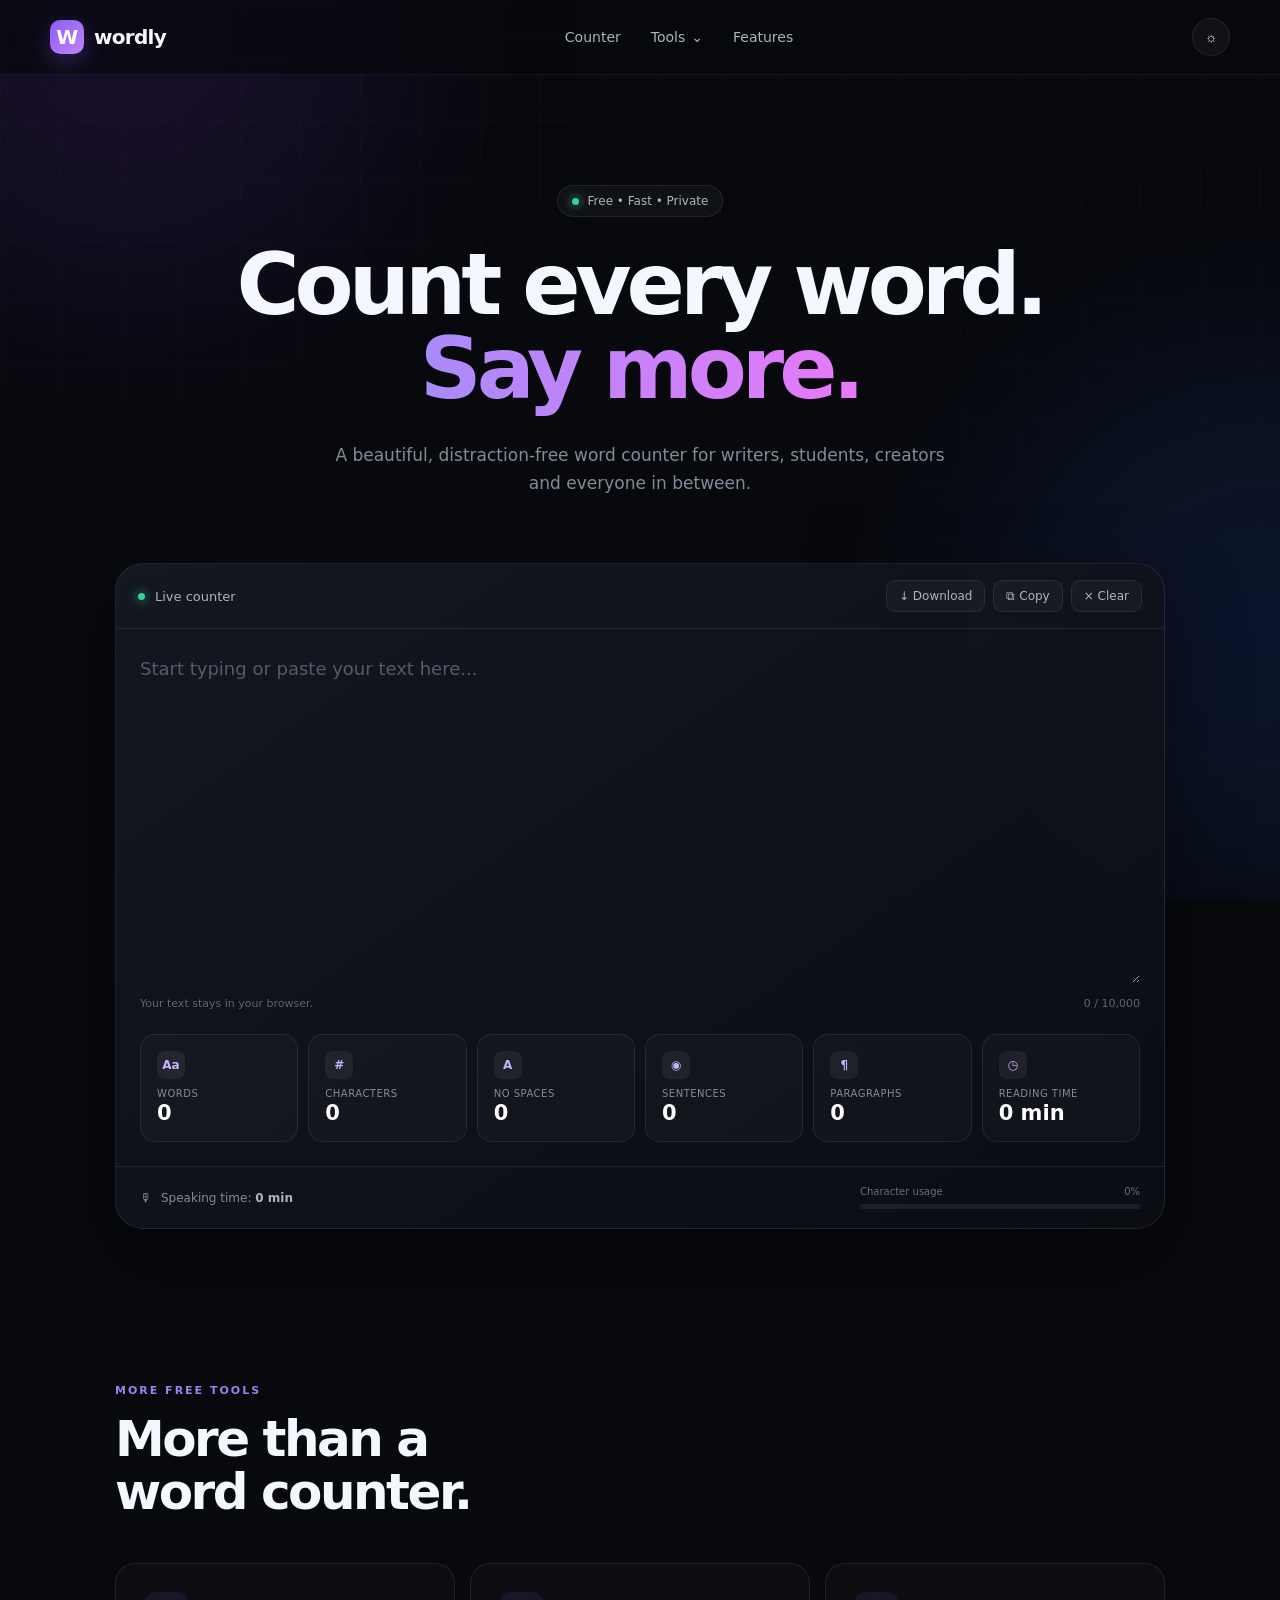
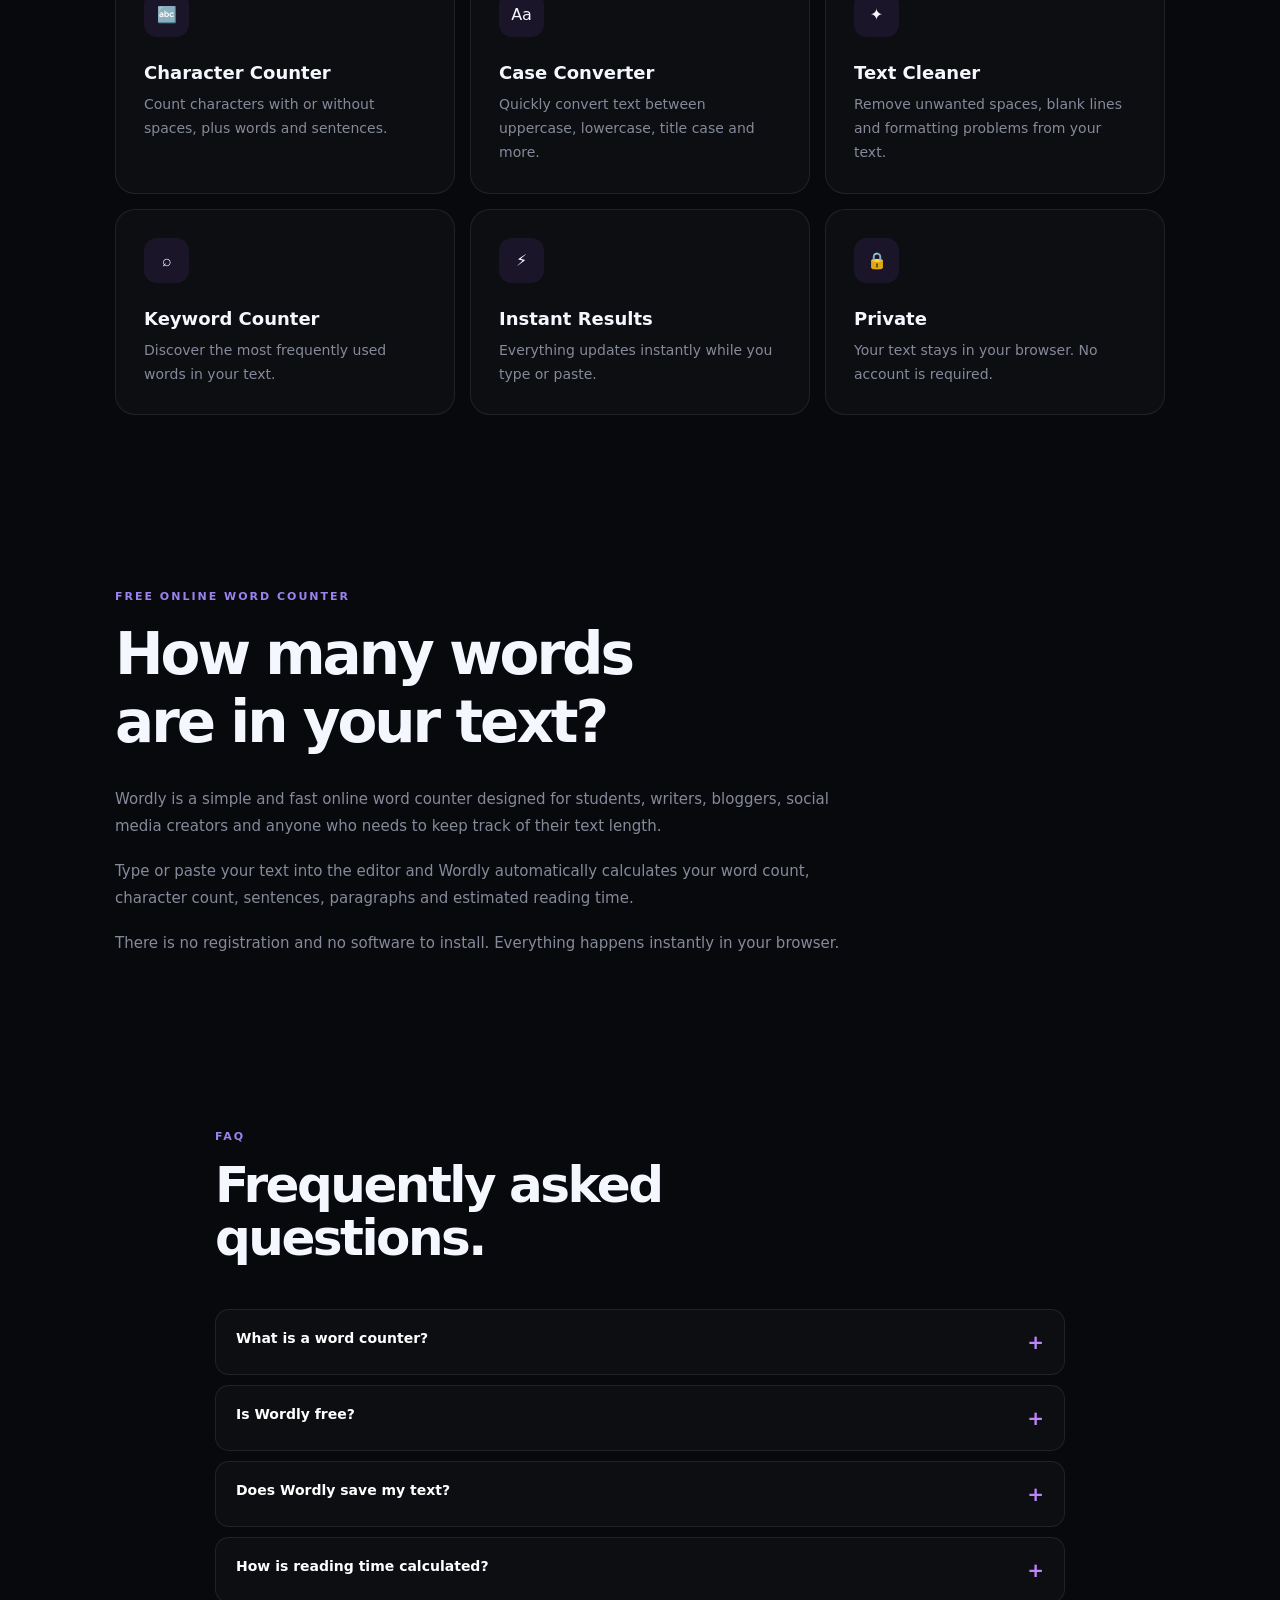
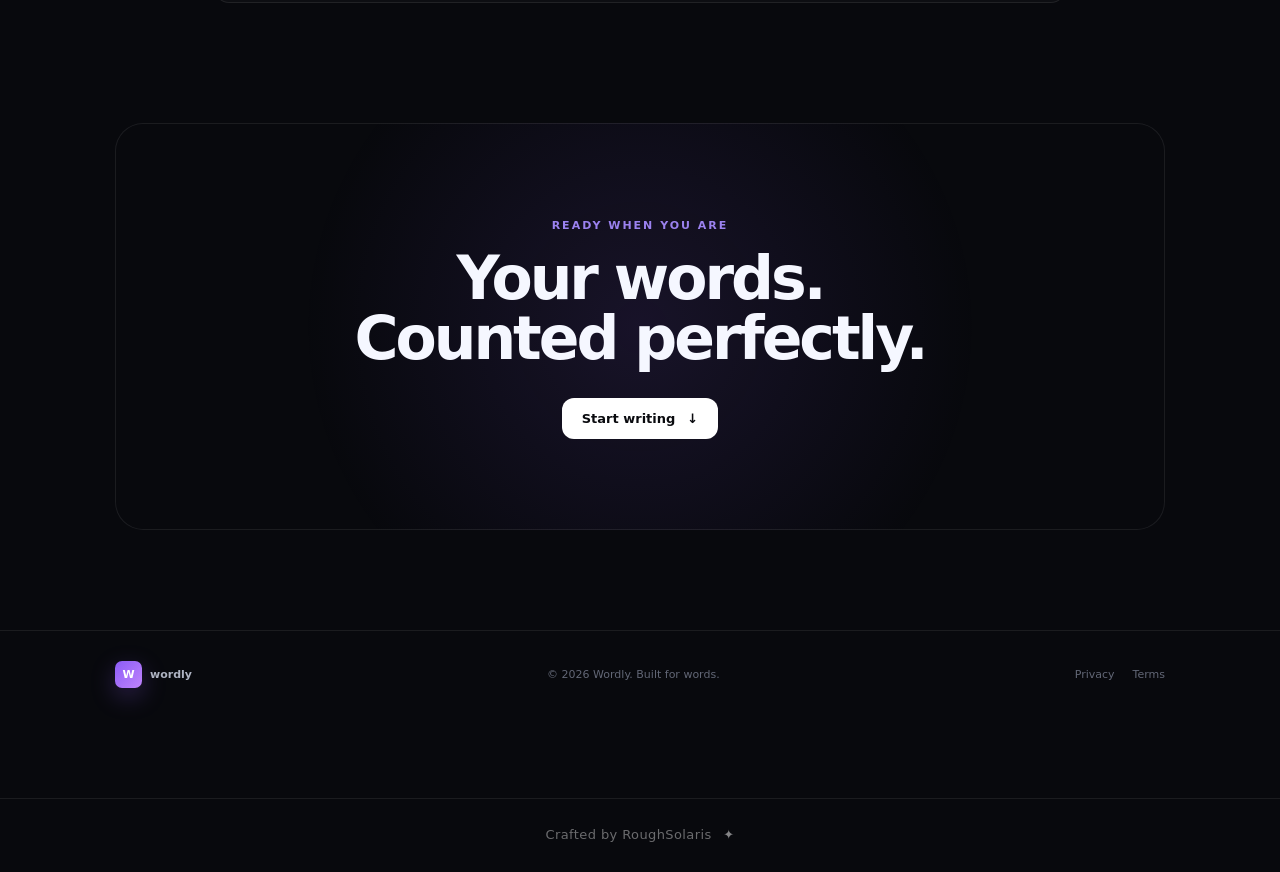
==== commit 8d49af74: "Add sitemap, robots and homepage branding" ====
--- a/index.html
+++ b/index.html
@@ -685,4 +685,10 @@
 <script src="script.js"></script>
 
 </body>
+<footer class="creator-footer">
+    <span>Crafted by</span>
+    
+        RoughSolaris
+    <span class="creator-star">✦</span>
+</footer>
 </html>
--- a/style.css
+++ b/style.css
@@ -2269,4 +2269,37 @@
 
     }
 
+}
+.creator-footer {
+    width: 100%;
+    margin-top: 80px;
+    padding: 28px 20px 30px;
+    text-align: center;
+    font-size: 13px;
+    letter-spacing: 0.4px;
+    color: rgba(255, 255, 255, 0.4);
+}
+
+.creator-footer a {
+    margin-left: 5px;
+    color: rgba(255, 255, 255, 0.7);
+    text-decoration: none;
+    font-weight: 600;
+    transition: all 0.25s ease;
+}
+
+.creator-footer a:hover {
+    color: #fff;
+    text-shadow: 0 0 14px rgba(255, 255, 255, 0.45);
+}
+
+.creator-star {
+    display: inline-block;
+    margin-left: 7px;
+    color: rgba(255, 255, 255, 0.5);
+    transition: transform 0.3s ease;
+}
+
+.creator-footer:hover .creator-star {
+    transform: rotate(90deg) scale(1.15);
 }
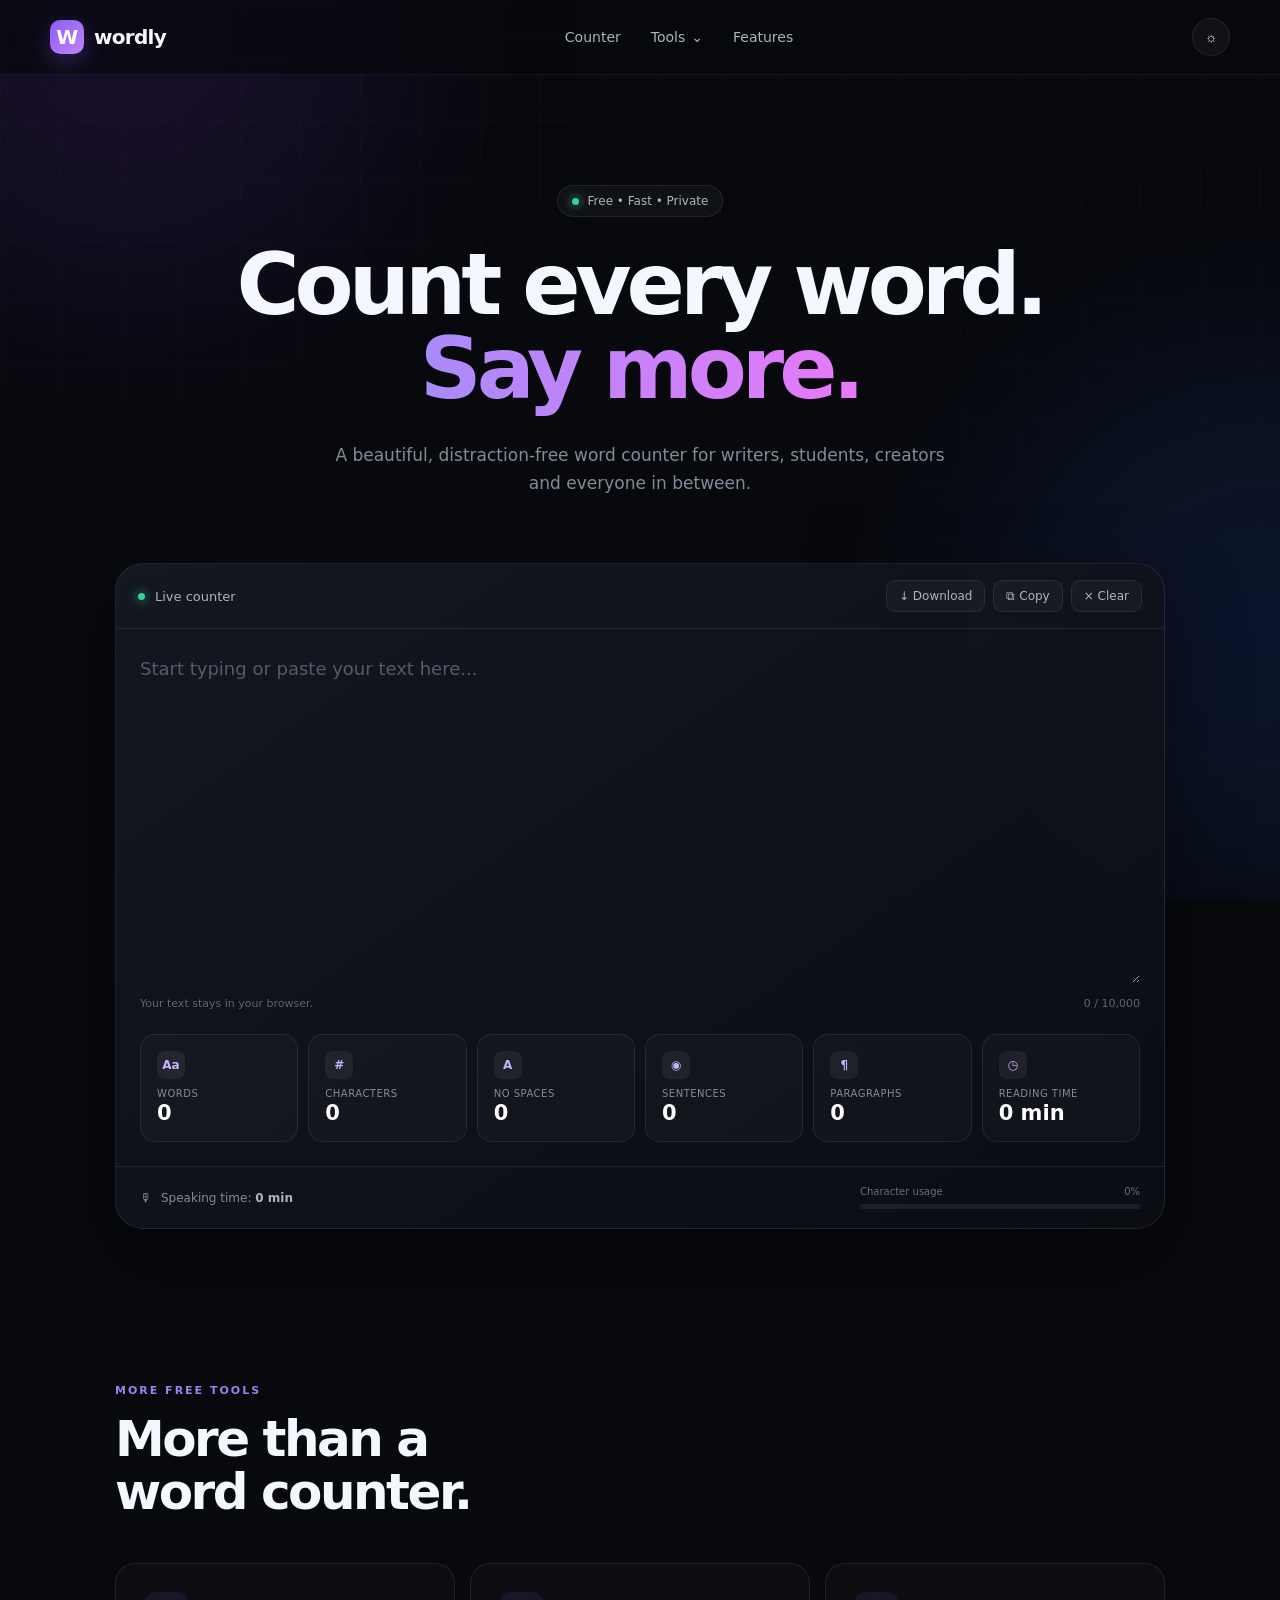
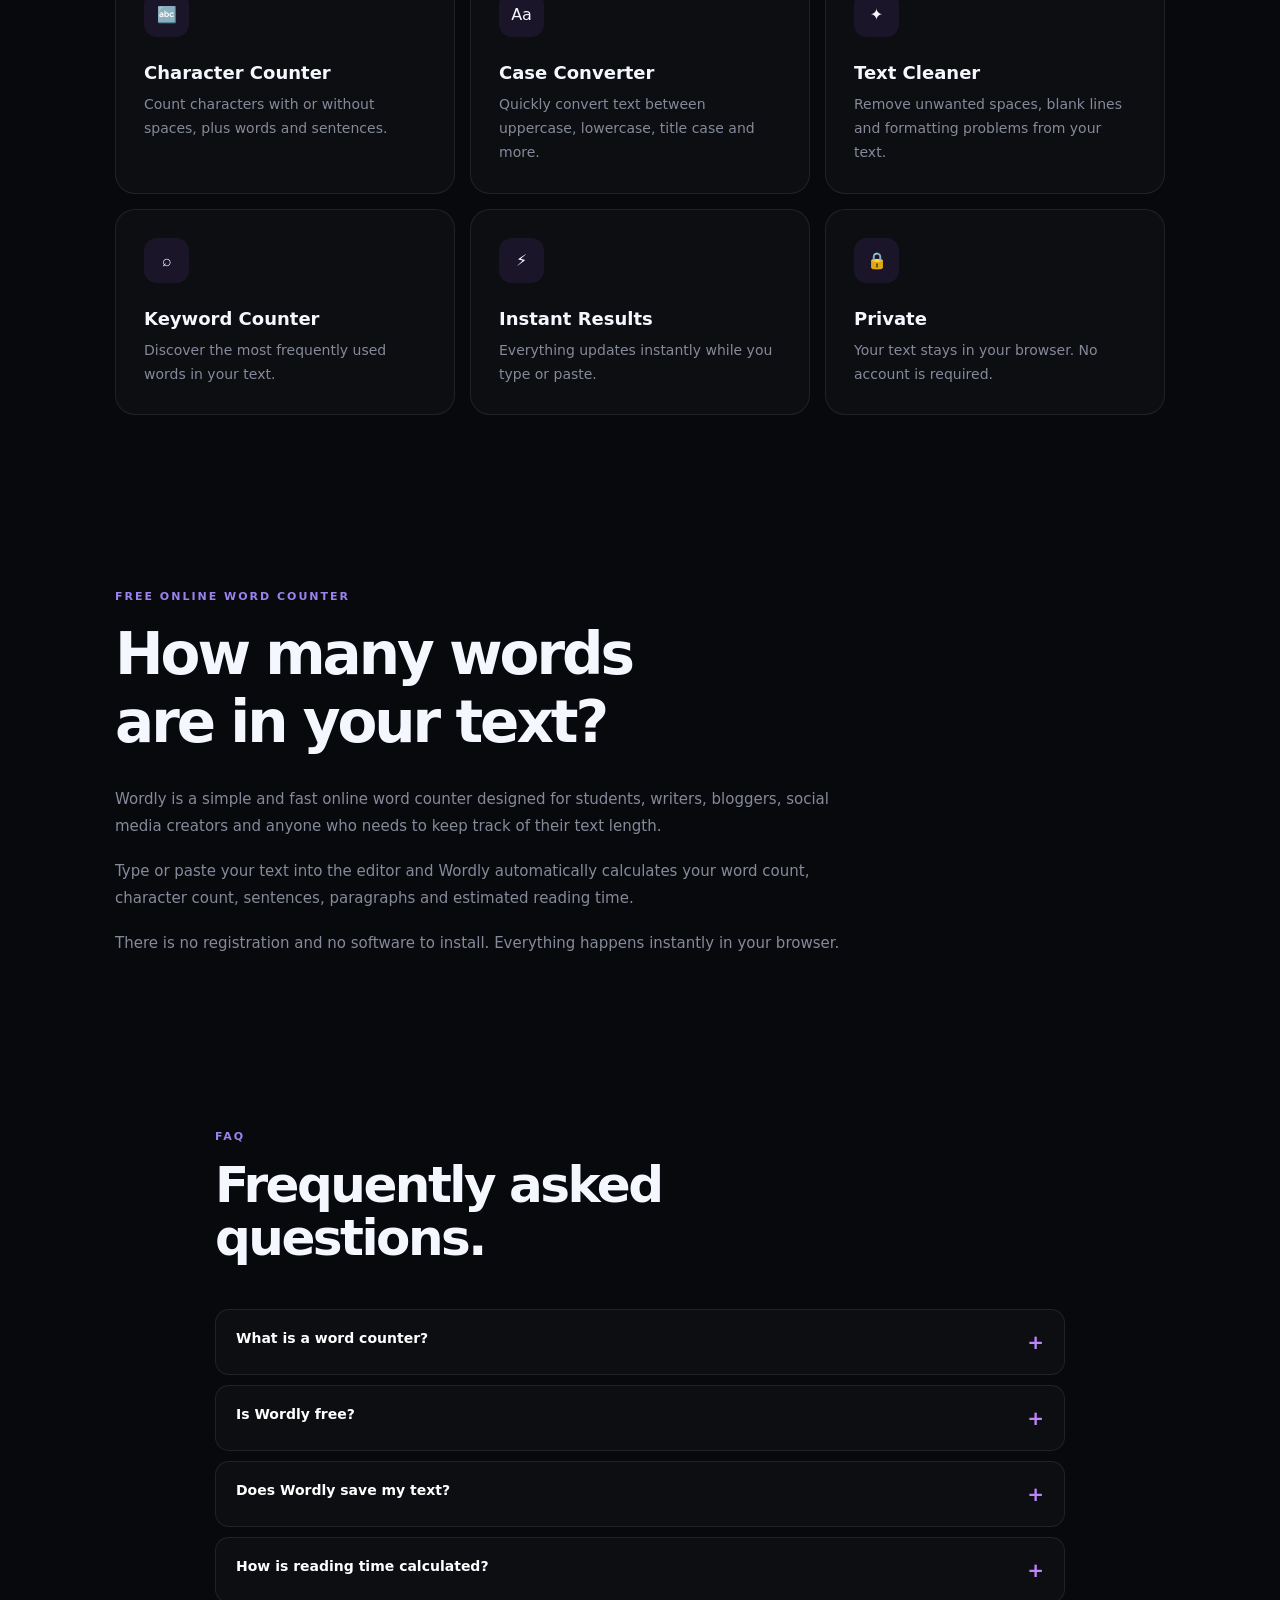
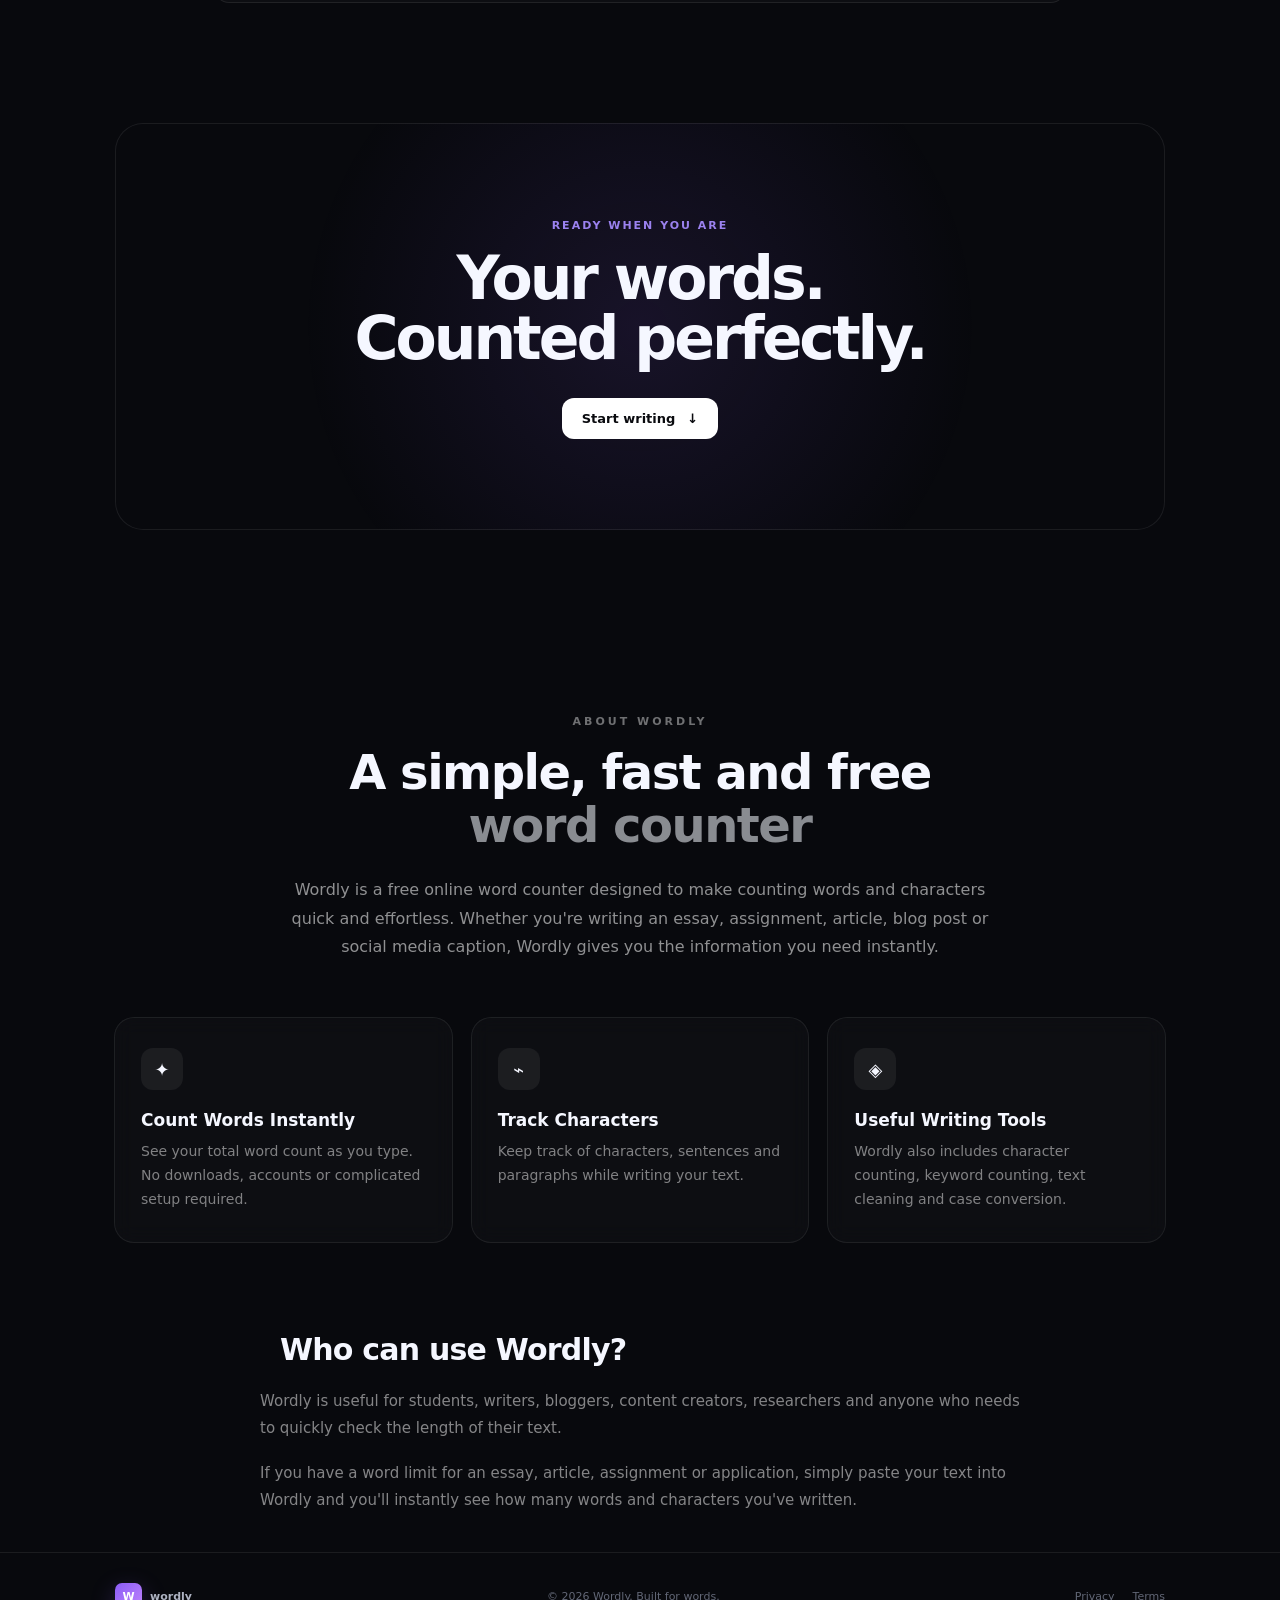
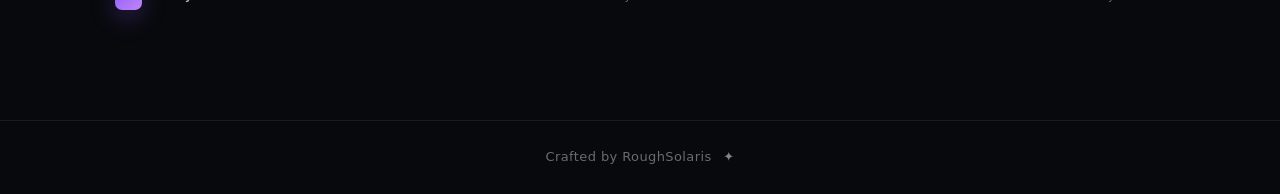
==== commit cb5984e5: "Add Grammar Checker to tools" ====
--- a/index.html
+++ b/index.html
@@ -10,10 +10,7 @@
 
     <meta name="google-site-verification" content="esN3q-CJiBxwfUMxnGe8Wap32bv9t5BSEKlq-jad2Q8" />
 
-    <meta
-        name="description"
-        content="Wordly is a free online word counter. Count words, characters, sentences, paragraphs and reading time instantly."
-    >
+
 
     <meta
         name="keywords"
@@ -22,8 +19,9 @@
 
     <meta name="theme-color" content="#08090d">
 
-    <title>Word Counter Online — Wordly</title>
-
+    <title>Word Counter Online - Free Word & Character Counter | Wordly</title>
+    <meta name="description" content="Free online word counter and character counter. Count words, characters, sentences and paragraphs instantly with Wordly. Fast, simple and completely free.">
+<meta name="robots" content="index, follow">
     <link rel="stylesheet" href="style.css">
 </head>
 
@@ -74,6 +72,12 @@
                         <span>↕</span>
                         Case Converter
                     </a>
+
+                    <a href="grammar-checker.html">
+    <span>✦</span>
+    Grammar Checker
+</a>
+
 
                     <a href="text-cleaner.html">
                         <span>✦</span>
@@ -628,6 +632,87 @@
 
 
 </main>
+<section class="seo-section">
+
+    <div class="seo-content">
+
+        <span class="seo-label">ABOUT WORDLY</span>
+
+        <h2>
+            A simple, fast and free
+            <span>word counter</span>
+        </h2>
+
+        <p class="seo-intro">
+            Wordly is a free online word counter designed to make
+            counting words and characters quick and effortless.
+            Whether you're writing an essay, assignment, article,
+            blog post or social media caption, Wordly gives you
+            the information you need instantly.
+        </p>
+
+        <div class="seo-grid">
+
+            <article class="seo-card">
+                <div class="seo-icon">✦</div>
+
+                <h3>Count Words Instantly</h3>
+
+                <p>
+                    See your total word count as you type.
+                    No downloads, accounts or complicated setup required.
+                </p>
+            </article>
+
+
+            <article class="seo-card">
+                <div class="seo-icon">⌁</div>
+
+                <h3>Track Characters</h3>
+
+                <p>
+                    Keep track of characters, sentences and paragraphs
+                    while writing your text.
+                </p>
+            </article>
+
+
+            <article class="seo-card">
+                <div class="seo-icon">◈</div>
+
+                <h3>Useful Writing Tools</h3>
+
+                <p>
+                    Wordly also includes character counting,
+                    keyword counting, text cleaning and case conversion.
+                </p>
+            </article>
+
+        </div>
+
+
+        <div class="seo-text">
+
+            <h2>Who can use Wordly?</h2>
+
+            <p>
+                Wordly is useful for students, writers, bloggers,
+                content creators, researchers and anyone who needs
+                to quickly check the length of their text.
+            </p>
+
+            <p>
+                If you have a word limit for an essay, article,
+                assignment or application, simply paste your text
+                into Wordly and you'll instantly see how many words
+                and characters you've written.
+            </p>
+
+        </div>
+
+    </div>
+
+</section>
 
 
 <footer>
--- a/style.css
+++ b/style.css
@@ -2302,4 +2302,440 @@
 
 .creator-footer:hover .creator-star {
     transform: rotate(90deg) scale(1.15);
+}
+/* =========================================
+   WORDLY SEO CONTENT SECTION
+   ========================================= */
+
+.seo-section {
+    width: 100%;
+    max-width: 1100px;
+    margin: 100px auto 0;
+    padding: 80px 24px 20px;
+}
+
+.seo-content {
+    text-align: center;
+}
+
+.seo-label {
+    display: inline-block;
+    margin-bottom: 18px;
+    font-size: 11px;
+    font-weight: 700;
+    letter-spacing: 3px;
+    color: rgba(255, 255, 255, 0.42);
+}
+
+.seo-section h2 {
+    margin: 0 auto;
+    max-width: 720px;
+    font-size: clamp(30px, 5vw, 48px);
+    line-height: 1.1;
+    letter-spacing: -1.5px;
+}
+
+.seo-section h2 span {
+    opacity: 0.55;
+}
+
+.seo-intro {
+    max-width: 700px;
+    margin: 24px auto 0;
+    font-size: 16px;
+    line-height: 1.8;
+    color: rgba(255, 255, 255, 0.55);
+}
+
+.seo-grid {
+    display: grid;
+    grid-template-columns: repeat(3, 1fr);
+    gap: 18px;
+    margin-top: 55px;
+}
+
+.seo-card {
+    padding: 30px 26px;
+    text-align: left;
+    border: 1px solid rgba(255, 255, 255, 0.07);
+    border-radius: 20px;
+    background: rgba(255, 255, 255, 0.025);
+    backdrop-filter: blur(10px);
+    transition:
+        transform 0.3s ease,
+        border-color 0.3s ease,
+        background 0.3s ease;
+}
+
+.seo-card:hover {
+    transform: translateY(-6px);
+    border-color: rgba(255, 255, 255, 0.14);
+    background: rgba(255, 255, 255, 0.045);
+}
+
+.seo-icon {
+    width: 42px;
+    height: 42px;
+    display: flex;
+    align-items: center;
+    justify-content: center;
+    margin-bottom: 20px;
+    border-radius: 12px;
+    background: rgba(255, 255, 255, 0.06);
+    font-size: 18px;
+}
+
+.seo-card h3 {
+    margin: 0 0 10px;
+    font-size: 17px;
+}
+
+.seo-card p {
+    margin: 0;
+    font-size: 14px;
+    line-height: 1.7;
+    color: rgba(255, 255, 255, 0.48);
+}
+
+.seo-text {
+    max-width: 760px;
+    margin: 90px auto 0;
+    text-align: left;
+}
+
+.seo-text h2 {
+    margin-bottom: 22px;
+    font-size: 30px;
+    letter-spacing: -0.8px;
+}
+
+.seo-text p {
+    margin: 0 0 18px;
+    font-size: 15px;
+    line-height: 1.8;
+    color: rgba(255, 255, 255, 0.5);
+}
+
+
+/* Mobile */
+
+@media (max-width: 760px) {
+
+    .seo-section {
+        margin-top: 70px;
+        padding: 60px 18px 20px;
+    }
+
+    .seo-grid {
+        grid-template-columns: 1fr;
+    }
+
+    .seo-card {
+        padding: 26px 22px;
+    }
+
+    .seo-text {
+        margin-top: 65px;
+    }
+
+}
+ /* =========================================
+   GRAMMAR CHECKER
+   ========================================= */
+
+.tool-header {
+    width: 100%;
+    max-width: 1100px;
+    margin: 0 auto;
+    padding: 35px 24px 20px;
+}
+
+.back-home {
+    display: inline-flex;
+    color: rgba(255,255,255,0.55);
+    text-decoration: none;
+    font-size: 14px;
+    transition: color 0.2s ease;
+}
+
+.back-home:hover {
+    color: #fff;
+}
+
+.tool-title {
+    margin-top: 55px;
+    text-align: center;
+}
+
+.tool-label {
+    display: inline-block;
+    font-size: 10px;
+    font-weight: 700;
+    letter-spacing: 3px;
+    color: rgba(255,255,255,0.4);
+}
+
+.tool-title h1 {
+    margin: 12px 0 10px;
+    font-size: clamp(38px, 6vw, 64px);
+    letter-spacing: -2px;
+}
+
+.tool-title p {
+    margin: 0 auto;
+    max-width: 600px;
+    color: rgba(255,255,255,0.48);
+    font-size: 15px;
+}
+
+.grammar-container {
+    width: 100%;
+    max-width: 1000px;
+    margin: 45px auto 100px;
+    padding: 0 20px;
+}
+
+.grammar-editor,
+.grammar-results {
+    border: 1px solid rgba(255,255,255,0.08);
+    border-radius: 24px;
+    background: rgba(255,255,255,0.025);
+    backdrop-filter: blur(18px);
+}
+
+.grammar-editor {
+    overflow: hidden;
+}
+
+.editor-top,
+.editor-bottom,
+.results-header,
+.corrected-header {
+    display: flex;
+    align-items: center;
+    justify-content: space-between;
+}
+
+.editor-top {
+    padding: 18px 22px;
+    border-bottom: 1px solid rgba(255,255,255,0.06);
+    color: rgba(255,255,255,0.65);
+    font-size: 13px;
+}
+
+.grammar-editor textarea {
+    display: block;
+    width: 100%;
+    min-height: 330px;
+    padding: 25px;
+    resize: vertical;
+    border: none;
+    outline: none;
+    background: transparent;
+    color: #fff;
+    font: inherit;
+    font-size: 16px;
+    line-height: 1.8;
+}
+
+.grammar-editor textarea::placeholder {
+    color: rgba(255,255,255,0.25);
+}
+
+.editor-bottom {
+    padding: 16px 20px;
+    border-top: 1px solid rgba(255,255,255,0.06);
+}
+
+.text-stats {
+    display: flex;
+    gap: 18px;
+    color: rgba(255,255,255,0.4);
+    font-size: 12px;
+}
+
+.text-stats strong {
+    color: rgba(255,255,255,0.75);
+}
+
+.clear-button,
+.copy-button {
+    border: none;
+    background: transparent;
+    color: rgba(255,255,255,0.4);
+    cursor: pointer;
+    transition: color 0.2s ease;
+}
+
+.clear-button:hover,
+.copy-button:hover {
+    color: #fff;
+}
+
+.check-button,
+.fix-all-button {
+    border: none;
+    border-radius: 12px;
+    padding: 12px 18px;
+    cursor: pointer;
+    font: inherit;
+    font-size: 13px;
+    font-weight: 700;
+    color: #08090d;
+    background: #fff;
+    transition:
+        transform 0.2s ease,
+        box-shadow 0.2s ease;
+}
+
+.check-button:hover,
+.fix-all-button:hover {
+    transform: translateY(-2px);
+    box-shadow: 0 8px 30px rgba(255,255,255,0.15);
+}
+
+.grammar-results {
+    margin-top: 25px;
+    padding: 28px;
+}
+
+.results-header {
+    margin-bottom: 25px;
+}
+
+.results-header h2 {
+    margin: 8px 0 0;
+    font-size: 28px;
+}
+
+.issue-summary {
+    padding: 14px 16px;
+    margin-bottom: 18px;
+    border-radius: 12px;
+    background: rgba(255,255,255,0.04);
+    color: rgba(255,255,255,0.65);
+    font-size: 14px;
+}
+
+.issue-summary.success {
+    color: rgba(130,255,180,0.85);
+}
+
+.issues-list {
+    display: grid;
+    gap: 12px;
+}
+
+.issue-card {
+    display: flex;
+    gap: 16px;
+    padding: 20px;
+    border: 1px solid rgba(255,255,255,0.06);
+    border-radius: 16px;
+    background: rgba(255,255,255,0.025);
+}
+
+.issue-number {
+    flex-shrink: 0;
+    width: 30px;
+    height: 30px;
+    display: flex;
+    align-items: center;
+    justify-content: center;
+    border-radius: 50%;
+    background: rgba(255,255,255,0.07);
+    font-size: 12px;
+}
+
+.issue-content {
+    min-width: 0;
+}
+
+.issue-type {
+    margin-bottom: 8px;
+    font-size: 10px;
+    font-weight: 700;
+    letter-spacing: 1.5px;
+    text-transform: uppercase;
+    color: rgba(255,255,255,0.35);
+}
+
+.issue-original {
+    color: rgba(255,120,120,0.9);
+    text-decoration: line-through;
+}
+
+.issue-arrow {
+    margin: 5px 0;
+    color: rgba(255,255,255,0.25);
+}
+
+.issue-replacement {
+    color: rgba(140,255,190,0.9);
+    font-weight: 600;
+}
+
+.issue-content p {
+    margin: 10px 0 0;
+    color: rgba(255,255,255,0.42);
+    font-size: 13px;
+    line-height: 1.6;
+}
+
+.corrected-area {
+    margin-top: 30px;
+    padding-top: 25px;
+    border-top: 1px solid rgba(255,255,255,0.07);
+}
+
+.corrected-header {
+    margin-bottom: 12px;
+    color: rgba(255,255,255,0.6);
+    font-size: 13px;
+}
+
+.corrected-text {
+    padding: 20px;
+    border-radius: 14px;
+    background: rgba(255,255,255,0.035);
+    color: rgba(255,255,255,0.8);
+    font-size: 15px;
+    line-height: 1.8;
+    white-space: pre-wrap;
+}
+
+.hidden {
+    display: none !important;
+}
+
+@media (max-width: 650px) {
+
+    .tool-title {
+        margin-top: 40px;
+    }
+
+    .editor-bottom {
+        align-items: flex-start;
+        flex-direction: column;
+        gap: 15px;
+    }
+
+    .check-button {
+        width: 100%;
+    }
+
+    .grammar-results {
+        padding: 20px;
+    }
+
+    .results-header {
+        align-items: flex-start;
+        gap: 15px;
+        flex-direction: column;
+    }
+
+    .fix-all-button {
+        width: 100%;
+    }
+
 }
